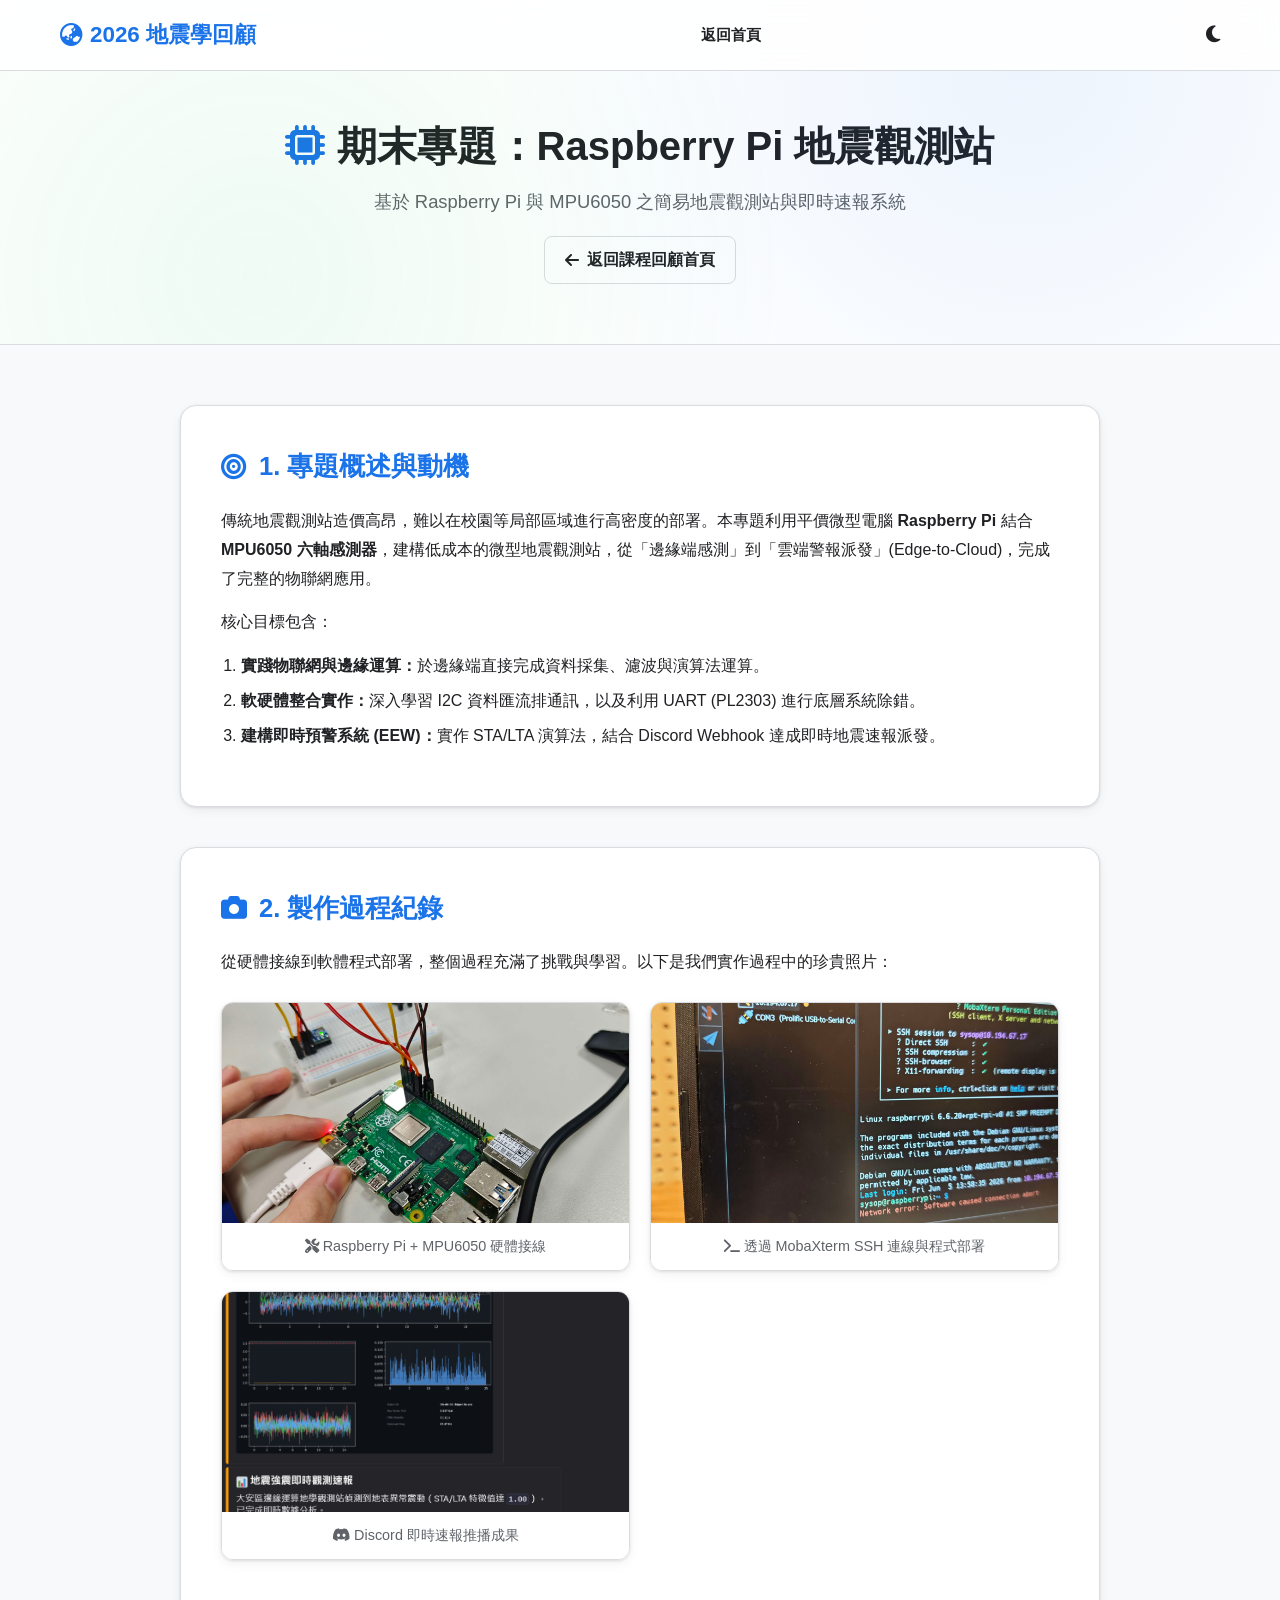
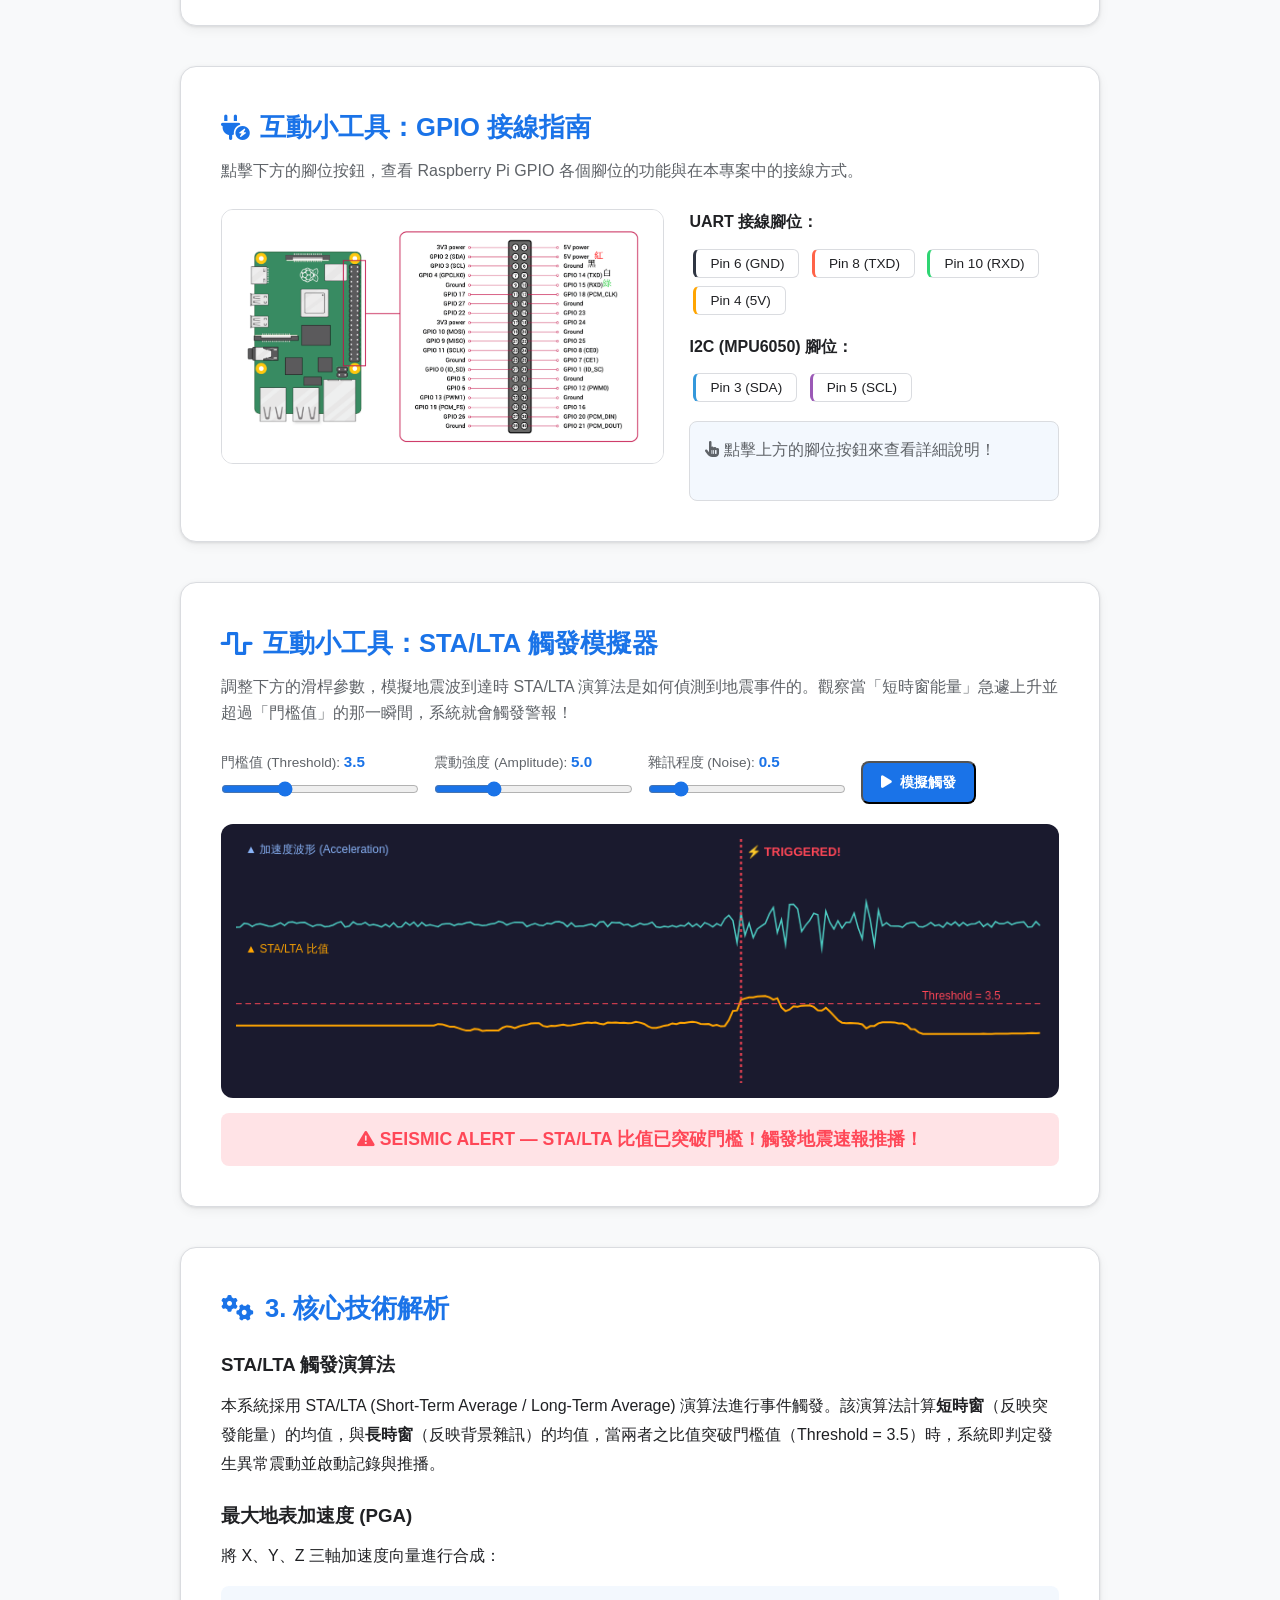
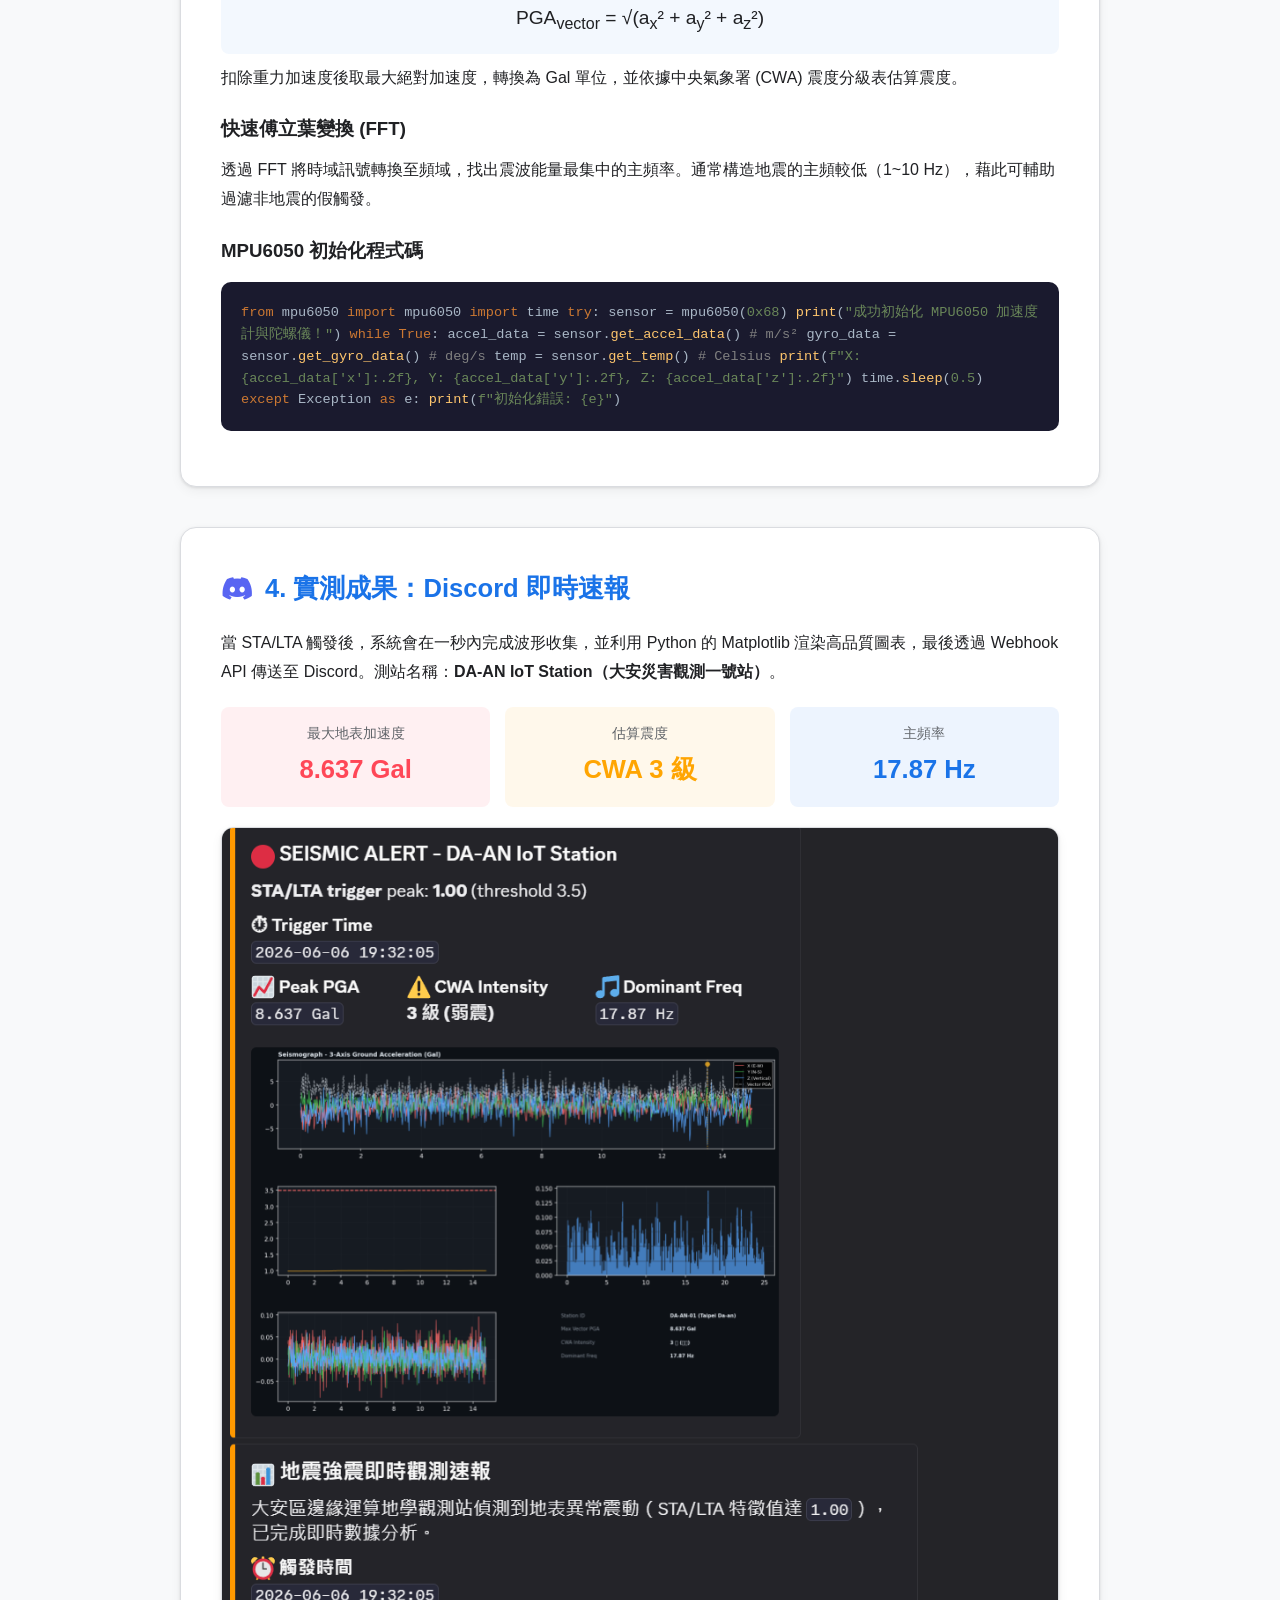
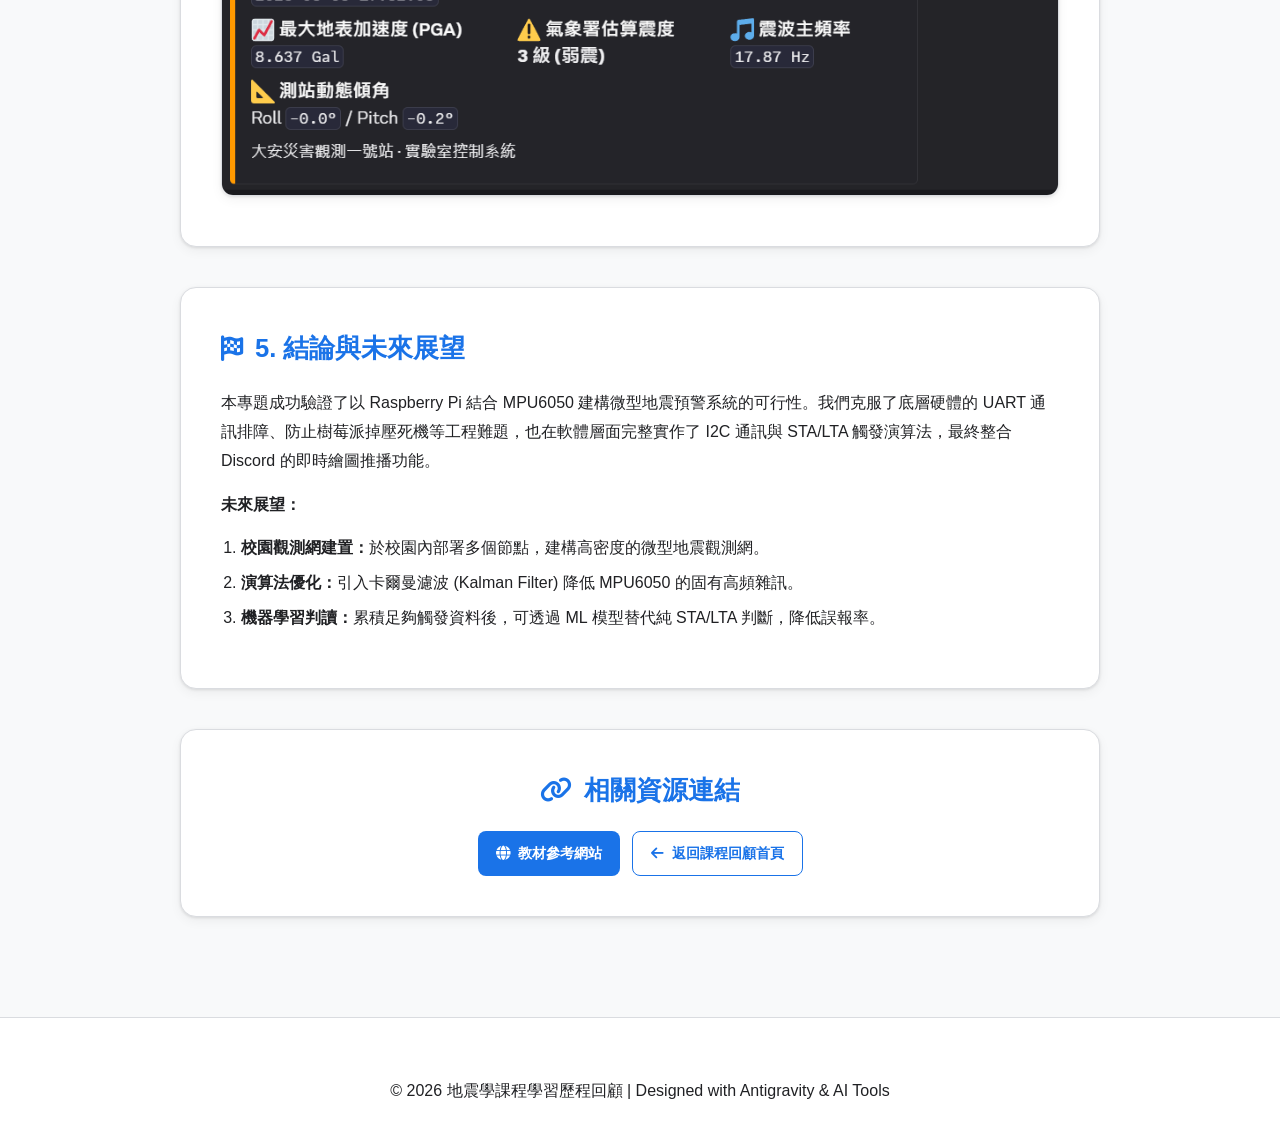
==== assignment11.html @ c6733054 "Add files via upload" ====
<!DOCTYPE html>
<html lang="zh-TW" data-theme="light">
<head>
    <meta charset="UTF-8">
    <meta name="viewport" content="width=device-width, initial-scale=1.0">
    <title>作業 11 - Raspberry Pi 地震觀測站 | 2026 地震學回顧</title>
    <link rel="stylesheet" href="style.css">
    <link rel="stylesheet" href="https://cdnjs.cloudflare.com/ajax/libs/font-awesome/6.4.0/css/all.min.css">
    <style>
        .assignment-hero {
            padding: 120px 20px 60px;
            text-align: center;
            background: var(--surface-color);
            border-bottom: 1px solid var(--border-color);
            position: relative;
            overflow: hidden;
        }
        .assignment-hero::before {
            content: '';
            position: absolute;
            top: 0; left: 0; right: 0; bottom: 0;
            background: radial-gradient(circle at 20% 80%, rgba(46, 204, 113, 0.08) 0%, transparent 50%),
                        radial-gradient(circle at 80% 20%, rgba(26, 115, 232, 0.08) 0%, transparent 50%);
            pointer-events: none;
        }
        .assignment-title {
            font-size: 2.5rem;
            color: var(--text-color);
            margin-bottom: 15px;
            line-height: 1.3;
        }
        .assignment-subtitle {
            color: var(--text-light);
            font-size: 1.15rem;
            max-width: 800px;
            margin: 0 auto;
        }
        .content-section {
            max-width: 960px;
            margin: 0 auto;
            padding: 60px 20px;
        }
        .report-card {
            background: var(--surface-color);
            border-radius: 16px;
            padding: 40px;
            margin-bottom: 40px;
            box-shadow: var(--shadow);
            border: 1px solid var(--border-color);
            transition: 0.3s;
        }
        .report-card:hover {
            box-shadow: var(--shadow-hover);
        }
        .report-title {
            display: flex;
            align-items: center;
            gap: 12px;
            font-size: 1.6rem;
            color: var(--primary-color);
            margin-bottom: 20px;
        }
        .report-body { line-height: 1.8; }
        .report-body p { margin-bottom: 15px; }
        .report-body ul, .report-body ol { padding-left: 20px; margin-bottom: 15px; line-height: 1.8; }
        .report-body li { margin-bottom: 6px; }

        /* Gallery */
        .photo-gallery {
            display: grid;
            grid-template-columns: repeat(auto-fit, minmax(280px, 1fr));
            gap: 20px;
            margin: 25px 0;
        }
        .photo-item {
            border-radius: 12px;
            overflow: hidden;
            border: 1px solid var(--border-color);
            box-shadow: var(--shadow);
            transition: transform 0.3s, box-shadow 0.3s;
        }
        .photo-item:hover {
            transform: translateY(-5px);
            box-shadow: var(--shadow-hover);
        }
        .photo-item img {
            width: 100%;
            height: 220px;
            object-fit: cover;
            display: block;
        }
        .photo-item .caption {
            padding: 12px 15px;
            font-size: 0.9rem;
            color: var(--text-light);
            background: var(--surface-color);
            text-align: center;
        }

        /* Interactive Workshop */
        .workshop {
            background: var(--surface-color);
            border-radius: 16px;
            padding: 40px;
            box-shadow: var(--shadow);
            border: 1px solid var(--border-color);
            margin-bottom: 40px;
        }
        .workshop-title {
            font-size: 1.6rem;
            color: var(--primary-color);
            margin-bottom: 10px;
            display: flex; align-items: center; gap: 10px;
        }
        .workshop-desc { color: var(--text-light); margin-bottom: 25px; }

        /* STA/LTA Simulator */
        .sim-controls {
            display: flex;
            flex-wrap: wrap;
            gap: 15px;
            margin-bottom: 20px;
            align-items: flex-end;
        }
        .sim-group {
            flex: 1;
            min-width: 140px;
        }
        .sim-group label {
            display: block;
            font-size: 0.85rem;
            color: var(--text-light);
            margin-bottom: 4px;
        }
        .sim-group input[type="range"] {
            width: 100%;
            accent-color: var(--primary-color);
        }
        .sim-value {
            font-weight: bold;
            color: var(--primary-color);
            font-size: 0.95rem;
        }
        .sim-canvas-wrap {
            background: #1a1a2e;
            border-radius: 12px;
            padding: 15px;
            margin-bottom: 15px;
        }
        .sim-canvas-wrap canvas {
            width: 100%;
            display: block;
            border-radius: 8px;
        }
        .sim-status {
            text-align: center;
            padding: 12px;
            border-radius: 8px;
            font-weight: bold;
            font-size: 1.1rem;
            transition: 0.3s;
        }
        .sim-status.idle { background: rgba(26,115,232,0.1); color: var(--primary-color); }
        .sim-status.triggered { background: rgba(255,71,87,0.15); color: #ff4757; animation: pulse-alert 0.6s ease-in-out infinite alternate; }
        @keyframes pulse-alert { from { opacity: 1; } to { opacity: 0.7; } }

        /* GPIO Interactive Diagram */
        .gpio-explorer {
            display: flex;
            gap: 25px;
            flex-wrap: wrap;
            align-items: flex-start;
        }
        .gpio-img-wrap {
            flex: 1.2;
            min-width: 300px;
        }
        .gpio-img-wrap img {
            width: 100%;
            border-radius: 12px;
            border: 1px solid var(--border-color);
        }
        .gpio-info-panel {
            flex: 1;
            min-width: 260px;
        }
        .pin-btn {
            display: inline-block;
            padding: 6px 14px;
            margin: 4px;
            border-radius: 6px;
            border: 1px solid var(--border-color);
            background: var(--surface-color);
            color: var(--text-color);
            cursor: pointer;
            font-size: 0.85rem;
            transition: 0.2s;
        }
        .pin-btn:hover, .pin-btn.active {
            background: var(--primary-color);
            color: white;
            border-color: var(--primary-color);
        }
        .pin-btn.gnd { border-left: 3px solid #2f3542; }
        .pin-btn.txd { border-left: 3px solid #ff6348; }
        .pin-btn.rxd { border-left: 3px solid #2ed573; }
        .pin-btn.power { border-left: 3px solid #ffa502; }
        .pin-detail {
            margin-top: 15px;
            padding: 15px;
            border-radius: 8px;
            background: rgba(26,115,232,0.05);
            border: 1px solid var(--border-color);
            min-height: 80px;
        }

        /* Links */
        .resource-links {
            display: flex;
            flex-wrap: wrap;
            gap: 12px;
            margin-top: 20px;
        }
        .resource-link {
            display: inline-flex;
            align-items: center;
            gap: 8px;
            padding: 10px 18px;
            border-radius: 8px;
            background: var(--primary-color);
            color: white;
            text-decoration: none;
            font-weight: 600;
            font-size: 0.9rem;
            transition: 0.2s;
        }
        .resource-link:hover { opacity: 0.85; transform: translateY(-2px); }
        .resource-link.outline {
            background: transparent;
            color: var(--primary-color);
            border: 1px solid var(--primary-color);
        }
        .resource-link.outline:hover { background: var(--primary-color); color: white; }

        .code-block {
            background: #1a1a2e;
            color: #a9b7c6;
            padding: 20px;
            border-radius: 10px;
            font-family: 'Fira Code', 'Consolas', monospace;
            font-size: 0.85rem;
            overflow-x: auto;
            margin: 15px 0;
            line-height: 1.6;
        }
        .code-block .keyword { color: #cc7832; }
        .code-block .string { color: #6a8759; }
        .code-block .comment { color: #808080; }
        .code-block .func { color: #ffc66d; }

        .back-link {
            display: inline-flex; align-items: center; gap: 8px;
            padding: 10px 20px; border-radius: 8px;
            background: var(--surface-color); color: var(--text-color);
            text-decoration: none; font-weight: 600;
            border: 1px solid var(--border-color);
            transition: 0.2s;
        }
        .back-link:hover { box-shadow: var(--shadow); }
    </style>
</head>
<body>
    <!-- 導覽列 -->
    <nav class="navbar">
        <div class="container nav-container">
            <div class="logo"><i class="fa-solid fa-earth-asia"></i> 2026 地震學回顧</div>
            <div class="nav-links">
                <a href="index.html">返回首頁</a>
            </div>
            <button class="theme-toggle" id="theme-toggle" title="切換深色/淺色模式"><i class="fa-solid fa-moon"></i></button>
        </div>
    </nav>

    <!-- Hero -->
    <section class="assignment-hero">
        <h1 class="assignment-title"><i class="fa-solid fa-microchip" style="color: var(--primary-color);"></i> 期末專題：Raspberry Pi 地震觀測站</h1>
        <p class="assignment-subtitle">基於 Raspberry Pi 與 MPU6050 之簡易地震觀測站與即時速報系統</p>
        <div style="margin-top: 20px;">
            <a href="index.html" class="back-link"><i class="fa-solid fa-arrow-left"></i> 返回課程回顧首頁</a>
        </div>
    </section>

    <div class="content-section">

        <!-- 1. 專題概述 -->
        <div class="report-card">
            <h2 class="report-title"><i class="fa-solid fa-bullseye"></i> 1. 專題概述與動機</h2>
            <div class="report-body">
                <p>傳統地震觀測站造價高昂，難以在校園等局部區域進行高密度的部署。本專題利用平價微型電腦 <strong>Raspberry Pi</strong> 結合 <strong>MPU6050 六軸感測器</strong>，建構低成本的微型地震觀測站，從「邊緣端感測」到「雲端警報派發」(Edge-to-Cloud)，完成了完整的物聯網應用。</p>
                <p>核心目標包含：</p>
                <ol>
                    <li><strong>實踐物聯網與邊緣運算：</strong>於邊緣端直接完成資料採集、濾波與演算法運算。</li>
                    <li><strong>軟硬體整合實作：</strong>深入學習 I2C 資料匯流排通訊，以及利用 UART (PL2303) 進行底層系統除錯。</li>
                    <li><strong>建構即時預警系統 (EEW)：</strong>實作 STA/LTA 演算法，結合 Discord Webhook 達成即時地震速報派發。</li>
                </ol>
            </div>
        </div>

        <!-- 2. 製作過程照片 -->
        <div class="report-card">
            <h2 class="report-title"><i class="fa-solid fa-camera"></i> 2. 製作過程紀錄</h2>
            <div class="report-body">
                <p>從硬體接線到軟體程式部署，整個過程充滿了挑戰與學習。以下是我們實作過程中的珍貴照片：</p>
            </div>
            <div class="photo-gallery">
                <div class="photo-item">
                    <img src="images/RaspberryPi_製作照片.jpg" alt="Raspberry Pi 硬體組裝">
                    <div class="caption"><i class="fa-solid fa-screwdriver-wrench"></i> Raspberry Pi + MPU6050 硬體接線</div>
                </div>
                <div class="photo-item">
                    <img src="images/RaspberryPi_電腦程式輸入過程圖片.jpg" alt="透過 MobaXterm 進行 SSH 連線設定">
                    <div class="caption"><i class="fa-solid fa-terminal"></i> 透過 MobaXterm SSH 連線與程式部署</div>
                </div>
                <div class="photo-item">
                    <img src="images/discord_地震回報訊息成果.png" alt="Discord 機器人即時推播結果">
                    <div class="caption"><i class="fa-brands fa-discord"></i> Discord 即時速報推播成果</div>
                </div>
            </div>
        </div>

        <!-- 3. GPIO 互動接線指南 -->
        <div class="workshop">
            <h2 class="workshop-title"><i class="fa-solid fa-plug-circle-bolt"></i> 互動小工具：GPIO 接線指南</h2>
            <p class="workshop-desc">點擊下方的腳位按鈕，查看 Raspberry Pi GPIO 各個腳位的功能與在本專案中的接線方式。</p>
            <div class="gpio-explorer">
                <div class="gpio-img-wrap">
                    <img src="images/gpio_raspberrypi.png" alt="Raspberry Pi GPIO 腳位定義圖">
                </div>
                <div class="gpio-info-panel">
                    <h4 style="margin-bottom: 10px;">UART 接線腳位：</h4>
                    <div id="gpio-buttons">
                        <button class="pin-btn gnd" data-pin="pin6">Pin 6 (GND)</button>
                        <button class="pin-btn txd" data-pin="pin8">Pin 8 (TXD)</button>
                        <button class="pin-btn rxd" data-pin="pin10">Pin 10 (RXD)</button>
                        <button class="pin-btn power" data-pin="pin4">Pin 4 (5V)</button>
                    </div>
                    <h4 style="margin: 15px 0 10px;">I2C (MPU6050) 腳位：</h4>
                    <div>
                        <button class="pin-btn" data-pin="pin3" style="border-left: 3px solid #3498db;">Pin 3 (SDA)</button>
                        <button class="pin-btn" data-pin="pin5" style="border-left: 3px solid #9b59b6;">Pin 5 (SCL)</button>
                    </div>
                    <div class="pin-detail" id="pin-detail">
                        <p style="color: var(--text-light);"><i class="fa-solid fa-hand-pointer"></i> 點擊上方的腳位按鈕來查看詳細說明！</p>
                    </div>
                </div>
            </div>
        </div>

        <!-- 4. STA/LTA 觸發模擬器 -->
        <div class="workshop">
            <h2 class="workshop-title"><i class="fa-solid fa-wave-square"></i> 互動小工具：STA/LTA 觸發模擬器</h2>
            <p class="workshop-desc">調整下方的滑桿參數，模擬地震波到達時 STA/LTA 演算法是如何偵測到地震事件的。觀察當「短時窗能量」急遽上升並超過「門檻值」的那一瞬間，系統就會觸發警報！</p>
            
            <div class="sim-controls">
                <div class="sim-group">
                    <label>門檻值 (Threshold): <span class="sim-value" id="thresh-val">3.5</span></label>
                    <input type="range" id="threshold" min="1.5" max="8.0" step="0.1" value="3.5">
                </div>
                <div class="sim-group">
                    <label>震動強度 (Amplitude): <span class="sim-value" id="amp-val">5.0</span></label>
                    <input type="range" id="amplitude" min="1.0" max="15.0" step="0.5" value="5.0">
                </div>
                <div class="sim-group">
                    <label>雜訊程度 (Noise): <span class="sim-value" id="noise-val">0.5</span></label>
                    <input type="range" id="noise" min="0.1" max="3.0" step="0.1" value="0.5">
                </div>
                <div class="sim-group" style="min-width: auto;">
                    <button id="sim-start" class="resource-link" style="margin-top: 0;"><i class="fa-solid fa-play"></i> 模擬觸發</button>
                </div>
            </div>
            <div class="sim-canvas-wrap">
                <canvas id="sta-lta-canvas" width="860" height="260"></canvas>
            </div>
            <div class="sim-status idle" id="sim-status">
                <i class="fa-solid fa-satellite-dish"></i> 背景監測中...等待 STA/LTA 比值突破門檻
            </div>
        </div>

        <!-- 5. 核心技術解析 -->
        <div class="report-card">
            <h2 class="report-title"><i class="fa-solid fa-gears"></i> 3. 核心技術解析</h2>
            <div class="report-body">
                <h3 style="margin-bottom: 10px; color: var(--text-color);">STA/LTA 觸發演算法</h3>
                <p>本系統採用 STA/LTA (Short-Term Average / Long-Term Average) 演算法進行事件觸發。該演算法計算<strong>短時窗</strong>（反映突發能量）的均值，與<strong>長時窗</strong>（反映背景雜訊）的均值，當兩者之比值突破門檻值（Threshold = 3.5）時，系統即判定發生異常震動並啟動記錄與推播。</p>

                <h3 style="margin: 20px 0 10px; color: var(--text-color);">最大地表加速度 (PGA)</h3>
                <p>將 X、Y、Z 三軸加速度向量進行合成：</p>
                <div style="text-align: center; font-size: 1.2rem; padding: 15px; background: rgba(26,115,232,0.05); border-radius: 8px; margin: 10px 0;">
                    PGA<sub>vector</sub> = √(a<sub>x</sub>² + a<sub>y</sub>² + a<sub>z</sub>²)
                </div>
                <p>扣除重力加速度後取最大絕對加速度，轉換為 Gal 單位，並依據中央氣象署 (CWA) 震度分級表估算震度。</p>

                <h3 style="margin: 20px 0 10px; color: var(--text-color);">快速傅立葉變換 (FFT)</h3>
                <p>透過 FFT 將時域訊號轉換至頻域，找出震波能量最集中的主頻率。通常構造地震的主頻較低（1~10 Hz），藉此可輔助過濾非地震的假觸發。</p>

                <h3 style="margin: 20px 0 10px; color: var(--text-color);">MPU6050 初始化程式碼</h3>
                <div class="code-block">
<span class="keyword">from</span> mpu6050 <span class="keyword">import</span> mpu6050
<span class="keyword">import</span> time

<span class="keyword">try</span>:
    sensor = mpu6050(<span class="string">0x68</span>)
    <span class="func">print</span>(<span class="string">"成功初始化 MPU6050 加速度計與陀螺儀！"</span>)
    
    <span class="keyword">while</span> <span class="keyword">True</span>:
        accel_data = sensor.<span class="func">get_accel_data</span>() <span class="comment"># m/s²</span>
        gyro_data  = sensor.<span class="func">get_gyro_data</span>()  <span class="comment"># deg/s</span>
        temp       = sensor.<span class="func">get_temp</span>()       <span class="comment"># Celsius</span>
        
        <span class="func">print</span>(<span class="string">f"X: {accel_data['x']:.2f}, Y: {accel_data['y']:.2f}, Z: {accel_data['z']:.2f}"</span>)
        time.<span class="func">sleep</span>(<span class="string">0.5</span>)
<span class="keyword">except</span> Exception <span class="keyword">as</span> e:
    <span class="func">print</span>(<span class="string">f"初始化錯誤: {e}"</span>)
                </div>
            </div>
        </div>

        <!-- 6. 實測成果 -->
        <div class="report-card">
            <h2 class="report-title"><i class="fa-brands fa-discord" style="color: #5865F2;"></i> 4. 實測成果：Discord 即時速報</h2>
            <div class="report-body">
                <p>當 STA/LTA 觸發後，系統會在一秒內完成波形收集，並利用 Python 的 Matplotlib 渲染高品質圖表，最後透過 Webhook API 傳送至 Discord。測站名稱：<strong>DA-AN IoT Station（大安災害觀測一號站）</strong>。</p>
                <div style="display: flex; flex-wrap: wrap; gap: 15px; margin: 20px 0;">
                    <div style="flex:1; min-width: 120px; padding: 15px; border-radius: 8px; background: rgba(255,71,87,0.08); text-align: center;">
                        <div style="font-size: 0.85rem; color: var(--text-light);">最大地表加速度</div>
                        <div style="font-size: 1.6rem; font-weight: bold; color: #ff4757;">8.637 Gal</div>
                    </div>
                    <div style="flex:1; min-width: 120px; padding: 15px; border-radius: 8px; background: rgba(255,165,2,0.08); text-align: center;">
                        <div style="font-size: 0.85rem; color: var(--text-light);">估算震度</div>
                        <div style="font-size: 1.6rem; font-weight: bold; color: #ffa502;">CWA 3 級</div>
                    </div>
                    <div style="flex:1; min-width: 120px; padding: 15px; border-radius: 8px; background: rgba(26,115,232,0.08); text-align: center;">
                        <div style="font-size: 0.85rem; color: var(--text-light);">主頻率</div>
                        <div style="font-size: 1.6rem; font-weight: bold; color: var(--primary-color);">17.87 Hz</div>
                    </div>
                </div>
                <img src="images/discord_地震回報訊息成果.png" alt="Discord 即時波形與數據推播結果" style="width: 100%; border-radius: 12px; border: 1px solid var(--border-color); box-shadow: var(--shadow);">
            </div>
        </div>

        <!-- 7. 結論 -->
        <div class="report-card">
            <h2 class="report-title"><i class="fa-solid fa-flag-checkered"></i> 5. 結論與未來展望</h2>
            <div class="report-body">
                <p>本專題成功驗證了以 Raspberry Pi 結合 MPU6050 建構微型地震預警系統的可行性。我們克服了底層硬體的 UART 通訊排障、防止樹莓派掉壓死機等工程難題，也在軟體層面完整實作了 I2C 通訊與 STA/LTA 觸發演算法，最終整合 Discord 的即時繪圖推播功能。</p>
                <p><strong>未來展望：</strong></p>
                <ol>
                    <li><strong>校園觀測網建置：</strong>於校園內部署多個節點，建構高密度的微型地震觀測網。</li>
                    <li><strong>演算法優化：</strong>引入卡爾曼濾波 (Kalman Filter) 降低 MPU6050 的固有高頻雜訊。</li>
                    <li><strong>機器學習判讀：</strong>累積足夠觸發資料後，可透過 ML 模型替代純 STA/LTA 判斷，降低誤報率。</li>
                </ol>
            </div>
        </div>

        <!-- 資源連結 -->
        <div class="report-card" style="text-align: center;">
            <h2 class="report-title" style="justify-content: center;"><i class="fa-solid fa-link"></i> 相關資源連結</h2>
            <div class="resource-links" style="justify-content: center;">
                <a href="https://oceanicdayi.github.io/raspberrypi_seismology/" target="_blank" class="resource-link"><i class="fa-solid fa-globe"></i> 教材參考網站</a>
                <a href="index.html" class="resource-link outline"><i class="fa-solid fa-arrow-left"></i> 返回課程回顧首頁</a>
            </div>
        </div>

    </div>

    <!-- Footer -->
    <footer>
        <div class="container footer-content">
            <p>&copy; 2026 地震學課程學習歷程回顧 | Designed with Antigravity & AI Tools</p>
        </div>
    </footer>

    <script>
    // Theme toggle
    const themeToggle = document.getElementById('theme-toggle');
    if (themeToggle) {
        themeToggle.addEventListener('click', () => {
            const html = document.documentElement;
            html.setAttribute('data-theme', html.getAttribute('data-theme') === 'dark' ? 'light' : 'dark');
        });
    }

    // GPIO Interactive
    const pinData = {
        pin6: { name: 'Pin 6 — Ground (GND)', color: '#2f3542', wire: '黑色線', desc: '接地線。連接 PL2303 傳輸線的黑色線。這是所有電路共通的「零電位參考點」，必須正確連接否則通訊會完全失敗。' },
        pin8: { name: 'Pin 8 — GPIO 14 (TXD)', color: '#ff6348', wire: '白色線', desc: '樹莓派的「發送端 (Transmit)」。注意！這裡要接 PL2303 的白色線 (RXD/接收端)。因為一方的「說」要對應另一方的「聽」，這就是 TX↔RX 交叉連接的原則！' },
        pin10: { name: 'Pin 10 — GPIO 15 (RXD)', color: '#2ed573', wire: '綠色線', desc: '樹莓派的「接收端 (Receive)」。連接 PL2303 的綠色線 (TXD/發送端)。同樣遵守 TX↔RX 交叉原則。成功連接後，在 MobaXterm 設定 Baud 115200、Flow Control: None 即可通訊。' },
        pin4: { name: 'Pin 4 — 5V Power', color: '#ffa502', wire: '紅色線', desc: '⚠️ 警告！當樹莓派已有獨立 Type-C 供電時，紅色線 (5V) 絕對不可連接！否則會造成電壓衝突，可能導致 Undervoltage 警告、系統死機、甚至記憶卡毀損。' },
        pin3: { name: 'Pin 3 — GPIO 2 (SDA)', color: '#3498db', wire: 'I2C 數據線', desc: 'I2C 的「資料線 (Serial Data)」。連接 MPU6050 的 SDA 腳位。所有感測器的三軸加速度與陀螺儀資料都是透過這條線傳輸的。' },
        pin5: { name: 'Pin 5 — GPIO 3 (SCL)', color: '#9b59b6', wire: 'I2C 時脈線', desc: 'I2C 的「時脈線 (Serial Clock)」。連接 MPU6050 的 SCL 腳位。這條線提供同步時脈信號，讓主控端 (Pi) 與從屬端 (MPU6050) 知道何時該讀取/寫入資料。' }
    };

    document.querySelectorAll('.pin-btn').forEach(btn => {
        btn.addEventListener('click', () => {
            const pin = btn.dataset.pin;
            const data = pinData[pin];
            if (!data) return;
            document.querySelectorAll('.pin-btn').forEach(b => b.classList.remove('active'));
            btn.classList.add('active');
            document.getElementById('pin-detail').innerHTML = `
                <div style="font-weight: bold; color: ${data.color}; margin-bottom: 8px;">${data.name}</div>
                <div style="margin-bottom: 6px;"><strong>對應線材：</strong>${data.wire}</div>
                <div style="font-size: 0.9rem; line-height: 1.6;">${data.desc}</div>
            `;
        });
    });

    // STA/LTA Simulator
    const canvas = document.getElementById('sta-lta-canvas');
    const ctx = canvas.getContext('2d');
    const W = canvas.width;
    const H = canvas.height;

    function drawSim() {
        const threshold = parseFloat(document.getElementById('threshold').value);
        const amplitude = parseFloat(document.getElementById('amplitude').value);
        const noiseLevel = parseFloat(document.getElementById('noise').value);
        
        document.getElementById('thresh-val').textContent = threshold.toFixed(1);
        document.getElementById('amp-val').textContent = amplitude.toFixed(1);
        document.getElementById('noise-val').textContent = noiseLevel.toFixed(1);

        ctx.fillStyle = '#1a1a2e';
        ctx.fillRect(0, 0, W, H);

        const totalSamples = 200;
        const eventStart = 120;
        const eventEnd = 160;
        const staLen = 10;
        const ltaLen = 50;

        // Generate signal
        let signal = [];
        for (let i = 0; i < totalSamples; i++) {
            let val = (Math.random() - 0.5) * noiseLevel;
            if (i >= eventStart && i < eventEnd) {
                val += (Math.random() - 0.5) * amplitude * Math.sin((i - eventStart) * 0.3);
            }
            signal.push(val);
        }

        // Compute STA/LTA ratio
        let ratios = [];
        for (let i = 0; i < totalSamples; i++) {
            if (i < ltaLen) { ratios.push(1); continue; }
            let sta = 0, lta = 0;
            for (let j = i - staLen; j < i; j++) sta += signal[j] * signal[j];
            sta /= staLen;
            for (let j = i - ltaLen; j < i; j++) lta += signal[j] * signal[j];
            lta /= ltaLen;
            ratios.push(lta > 0.0001 ? sta / lta : 1);
        }

        // Draw waveform
        const midY = H * 0.35;
        const scaleY = H * 0.25 / (amplitude || 1);
        ctx.strokeStyle = '#4ecdc4';
        ctx.lineWidth = 1.5;
        ctx.beginPath();
        for (let i = 0; i < totalSamples; i++) {
            const x = (i / totalSamples) * W;
            const y = midY - signal[i] * scaleY;
            i === 0 ? ctx.moveTo(x, y) : ctx.lineTo(x, y);
        }
        ctx.stroke();

        // Draw STA/LTA ratio
        const ratioY = H * 0.8;
        const ratioScale = H * 0.25 / (threshold * 2);
        ctx.strokeStyle = '#ffa502';
        ctx.lineWidth = 2;
        ctx.beginPath();
        let triggered = false;
        let triggerX = -1;
        for (let i = 0; i < totalSamples; i++) {
            const x = (i / totalSamples) * W;
            const y = ratioY - ratios[i] * ratioScale;
            i === 0 ? ctx.moveTo(x, y) : ctx.lineTo(x, y);
            if (!triggered && ratios[i] > threshold) { triggered = true; triggerX = x; }
        }
        ctx.stroke();

        // Threshold line
        ctx.strokeStyle = '#ff4757';
        ctx.lineWidth = 1;
        ctx.setLineDash([6, 4]);
        const threshY = ratioY - threshold * ratioScale;
        ctx.beginPath();
        ctx.moveTo(0, threshY);
        ctx.lineTo(W, threshY);
        ctx.stroke();
        ctx.setLineDash([]);

        // Trigger marker
        if (triggered && triggerX > 0) {
            ctx.strokeStyle = '#ff4757';
            ctx.lineWidth = 2;
            ctx.setLineDash([3, 3]);
            ctx.beginPath();
            ctx.moveTo(triggerX, 0);
            ctx.lineTo(triggerX, H);
            ctx.stroke();
            ctx.setLineDash([]);

            ctx.fillStyle = '#ff4757';
            ctx.font = 'bold 13px sans-serif';
            ctx.fillText('⚡ TRIGGERED!', triggerX + 5, 18);
        }

        // Labels
        ctx.fillStyle = '#8ab4f8';
        ctx.font = '12px sans-serif';
        ctx.fillText('▲ 加速度波形 (Acceleration)', 10, 15);
        ctx.fillStyle = '#ffa502';
        ctx.fillText('▲ STA/LTA 比值', 10, midY + 30);
        ctx.fillStyle = '#ff4757';
        ctx.fillText(`Threshold = ${threshold.toFixed(1)}`, W - 130, threshY - 5);

        // Status
        const statusEl = document.getElementById('sim-status');
        if (triggered) {
            statusEl.className = 'sim-status triggered';
            statusEl.innerHTML = '<i class="fa-solid fa-triangle-exclamation"></i> SEISMIC ALERT — STA/LTA 比值已突破門檻！觸發地震速報推播！';
        } else {
            statusEl.className = 'sim-status idle';
            statusEl.innerHTML = '<i class="fa-solid fa-satellite-dish"></i> 背景監測中...STA/LTA 比值未達門檻，系統待命';
        }
    }

    document.getElementById('threshold').addEventListener('input', drawSim);
    document.getElementById('amplitude').addEventListener('input', drawSim);
    document.getElementById('noise').addEventListener('input', drawSim);
    document.getElementById('sim-start').addEventListener('click', drawSim);

    drawSim();
    </script>
</body>
</html>
---- style.css ----
:root {
  --primary-color: #1a73e8;
  --secondary-color: #f2994a;
  --bg-color: #f8f9fa;
  --surface-color: #ffffff;
  --text-color: #202124;
  --text-light: #5f6368;
  --border-color: #dadce0;
  --shadow: 0 4px 12px rgba(0,0,0,0.05), 0 1px 3px rgba(0,0,0,0.1);
  --shadow-hover: 0 10px 25px rgba(0,0,0,0.1), 0 4px 10px rgba(0,0,0,0.06);
  --glass-bg: rgba(255, 255, 255, 0.85);
  --section-bg: #eef2f6;
}

[data-theme="dark"] {
  --primary-color: #8ab4f8;
  --secondary-color: #fcd181;
  --bg-color: #121212;
  --surface-color: #1e1e1e;
  --text-color: #e8eaed;
  --text-light: #9aa0a6;
  --border-color: #3c4043;
  --shadow: 0 4px 12px rgba(0,0,0,0.4);
  --shadow-hover: 0 10px 25px rgba(0,0,0,0.6);
  --glass-bg: rgba(30, 30, 30, 0.85);
  --section-bg: #1a1a1a;
}

* { box-sizing: border-box; margin: 0; padding: 0; }
body { 
    font-family: 'Inter', -apple-system, BlinkMacSystemFont, 'Segoe UI', Roboto, Helvetica, Arial, sans-serif; 
    background-color: var(--bg-color); 
    color: var(--text-color); 
    line-height: 1.6; 
    transition: background-color 0.3s, color 0.3s; 
    overflow-x: hidden;
}
a { text-decoration: none; color: var(--primary-color); transition: 0.3s; }

/* Layout & Utils */
.container { max-width: 1200px; margin: 0 auto; padding: 0 20px; }
.section-title { text-align: center; font-size: 2.2rem; font-weight: 800; margin-bottom: 2.5rem; position: relative; padding-bottom: 15px; }
.section-title::after { content: ''; position: absolute; bottom: 0; left: 50%; transform: translateX(-50%); width: 60px; height: 4px; background-color: var(--secondary-color); border-radius: 2px; }
section { padding: 80px 0; }
.section-bg { background-color: var(--section-bg); }

/* Navbar */
.navbar { position: fixed; top: 0; width: 100%; background: var(--glass-bg); backdrop-filter: blur(12px); z-index: 1000; border-bottom: 1px solid var(--border-color); transition: 0.3s; }
.nav-container { display: flex; justify-content: space-between; align-items: center; height: 70px; }
.logo { font-size: 1.4rem; font-weight: 800; color: var(--primary-color); display: flex; align-items: center; gap: 8px; }
.nav-links { display: flex; gap: 25px; align-items: center; }
.nav-links a { color: var(--text-color); font-weight: 600; font-size: 0.95rem; }
.nav-links a:hover { color: var(--primary-color); }
.theme-toggle { background: none; border: none; cursor: pointer; color: var(--text-color); font-size: 1.2rem; transition: transform 0.3s; }
.theme-toggle:hover { transform: scale(1.1); color: var(--secondary-color); }
.menu-toggle { display: none; background: none; border: none; font-size: 1.5rem; color: var(--text-color); cursor: pointer; }

/* Hero */
.hero { min-height: 100vh; display: flex; align-items: center; position: relative; padding-top: 70px; }
.hero-bg { 
    position: absolute; top: 0; left: 0; width: 100%; height: 100%; z-index: -1; opacity: 0.8;
    background-image: radial-gradient(circle at center, var(--primary-color) 0%, transparent 10%), radial-gradient(circle at center, var(--secondary-color) 0%, transparent 10%);
    background-size: 100px 100px; background-position: 0 0, 50px 50px; opacity: 0.05;
}
.hero-content { text-align: center; max-width: 800px; margin: 0 auto; z-index: 1; background: var(--glass-bg); backdrop-filter: blur(8px); padding: 50px 30px; border-radius: 24px; box-shadow: var(--shadow); border: 1px solid var(--border-color); }
.badge-pulse { display: inline-block; padding: 6px 16px; background: rgba(26,115,232,0.1); color: var(--primary-color); border-radius: 20px; font-size: 0.9rem; font-weight: bold; margin-bottom: 20px; text-transform: uppercase; letter-spacing: 1px; animation: pulse 2s infinite; }
@keyframes pulse { 0% { box-shadow: 0 0 0 0 rgba(26,115,232,0.4); } 70% { box-shadow: 0 0 0 10px rgba(26,115,232,0); } 100% { box-shadow: 0 0 0 0 rgba(26,115,232,0); } }
.hero-title { font-size: 3.2rem; font-weight: 900; margin-bottom: 20px; line-height: 1.2; color: var(--text-color); }
.hero-subtitle { font-size: 1.4rem; color: var(--primary-color); margin-bottom: 25px; font-weight: 600; }
.hero-desc { font-size: 1.1rem; margin-bottom: 40px; color: var(--text-light); }
.hero-btns { display: flex; gap: 15px; justify-content: center; flex-wrap: wrap; }
.btn { display: inline-flex; align-items: center; gap: 8px; padding: 12px 28px; border-radius: 30px; font-weight: 600; cursor: pointer; transition: all 0.3s; border: 2px solid transparent; }
.btn-primary { background: var(--primary-color); color: #fff !important; box-shadow: 0 4px 15px rgba(26, 115, 232, 0.3); }
.btn-primary:hover { transform: translateY(-3px); box-shadow: 0 6px 20px rgba(26, 115, 232, 0.5); background: #1557b0; }
.btn-outline { border-color: var(--border-color); color: var(--text-color) !important; background: var(--surface-color); }
.btn-outline:hover { border-color: var(--primary-color); color: var(--primary-color) !important; transform: translateY(-3px); }

/* Timeline */
.filters { display: flex; justify-content: center; gap: 12px; margin-bottom: 50px; flex-wrap: wrap; }
.filter-btn { padding: 8px 18px; border-radius: 20px; border: 1px solid var(--border-color); background: var(--surface-color); color: var(--text-color); cursor: pointer; font-weight: 600; transition: 0.3s; }
.filter-btn.active, .filter-btn:hover { background: var(--primary-color); color: #fff; border-color: var(--primary-color); }

.timeline { position: relative; max-width: 900px; margin: 0 auto; }
.timeline::after { content: ''; position: absolute; width: 4px; background-color: var(--border-color); top: 0; bottom: 0; left: 50%; transform: translateX(-50%); border-radius: 2px; }
.timeline-item { padding: 10px 40px; position: relative; width: 50%; transition: opacity 0.4s ease, transform 0.4s ease; }
.timeline-item:nth-child(odd) { left: 0; text-align: right; }
.timeline-item:nth-child(even) { left: 50%; }
.timeline-dot { position: absolute; width: 24px; height: 24px; background-color: var(--surface-color); border: 5px solid var(--secondary-color); top: 20px; border-radius: 50%; z-index: 1; box-shadow: 0 0 0 4px var(--bg-color); }
.timeline-item:nth-child(odd) .timeline-dot { right: -12px; }
.timeline-item:nth-child(even) .timeline-dot { left: -12px; }
.timeline-content { padding: 25px; background: var(--surface-color); border-radius: 16px; box-shadow: var(--shadow); border: 1px solid var(--border-color); display: inline-block; width: 100%; text-align: left; }
.timeline-date { color: var(--secondary-color); font-weight: 800; margin-bottom: 10px; display: inline-block; font-size: 0.95rem; }
.timeline-content h3 { margin-bottom: 12px; color: var(--text-color); font-size: 1.3rem; }
.timeline-list { padding-left: 20px; margin-bottom: 15px; color: var(--text-light); font-size: 0.95rem; }
.timeline-list li { margin-bottom: 5px; }
.timeline-link { display: inline-block; padding: 8px 14px; background: rgba(26,115,232,0.1); color: var(--primary-color); border-radius: 8px; font-size: 0.85rem; font-weight: 600; }
.timeline-link:hover { background: var(--primary-color); color: #fff; }

/* Assignments */
.search-bar { width: 100%; max-width: 500px; margin: 0 auto 40px; display: flex; box-shadow: var(--shadow); border-radius: 30px; }
.search-bar input { flex: 1; padding: 15px 25px; border: 1px solid var(--border-color); border-radius: 30px 0 0 30px; background: var(--surface-color); color: var(--text-color); outline: none; font-size: 1rem; }
.search-bar button { padding: 15px 25px; background: var(--primary-color); color: #fff; border: none; border-radius: 0 30px 30px 0; cursor: pointer; transition: 0.3s; }
.search-bar button:hover { background: #1557b0; }
.grid-container { display: grid; grid-template-columns: repeat(auto-fill, minmax(320px, 1fr)); gap: 30px; }
.card { background: var(--surface-color); border-radius: 16px; padding: 25px; box-shadow: var(--shadow); border: 1px solid var(--border-color); display: flex; flex-direction: column; transition: 0.3s; }
.card:hover { transform: translateY(-5px); box-shadow: var(--shadow-hover); border-color: rgba(26,115,232,0.3); }
.card-header { display: flex; justify-content: space-between; align-items: center; margin-bottom: 15px; gap: 10px; }
.badge { background: var(--secondary-color); color: #fff; padding: 5px 10px; border-radius: 6px; font-size: 0.8rem; font-weight: 700; }
.card h3 { color: var(--text-color); margin-bottom: 10px; font-size: 1.25rem; }
.card p { color: var(--text-light); flex: 1; margin-bottom: 20px; font-size: 0.95rem; }
.tags { display: flex; flex-wrap: wrap; gap: 8px; margin-bottom: 20px; }
.tag { background: rgba(0,0,0,0.05); color: var(--text-color); padding: 4px 12px; border-radius: 20px; font-size: 0.8rem; font-weight: 600; }
.tag-tool { background: rgba(26,115,232,0.1); color: var(--primary-color); }
.card-action { text-align: center; width: 100%; border-radius: 10px; }

/* Visits */
.visit-card { padding: 0; overflow: hidden; }
.visit-img { width: 100%; height: 220px; object-fit: cover; border-bottom: 1px solid var(--border-color); transition: 0.5s; }
.visit-card:hover .visit-img { transform: scale(1.05); }
.visit-content { padding: 25px; position: relative; background: var(--surface-color); z-index: 1; }
.visit-date { color: var(--secondary-color); font-size: 0.85rem; font-weight: 800; text-transform: uppercase; display: block; margin-bottom: 5px; }

/* Tools */
.tools-grid { display: grid; grid-template-columns: repeat(auto-fill, minmax(200px, 1fr)); gap: 20px; }
.tool-card { text-align: center; padding: 30px 20px; background: var(--surface-color); border-radius: 16px; box-shadow: var(--shadow); border: 1px solid var(--border-color); transition: 0.3s; }
.tool-card:hover { transform: translateY(-5px); border-color: var(--primary-color); }
.tool-icon { font-size: 3rem; color: var(--primary-color); margin-bottom: 15px; }
.tool-card h4 { margin-bottom: 10px; color: var(--text-color); }
.tool-card p { font-size: 0.85rem; color: var(--text-light); }

/* Interactive */
.interactive-layout { display: grid; grid-template-columns: 1.2fr 1fr; gap: 30px; }
.interactive-box { background: var(--surface-color); padding: 35px; border-radius: 20px; box-shadow: var(--shadow); border: 1px solid var(--border-color); }
.interactive-box h3 { margin-bottom: 10px; font-size: 1.4rem; color: var(--primary-color); }
.iframe-container { position: relative; width: 100%; height: 450px; border: 2px dashed var(--border-color); border-radius: 12px; display: flex; justify-content: center; align-items: center; background: var(--bg-color); margin-top: 20px; }
.iframe-container iframe { width: 100%; height: 100%; border: none; position: absolute; top:0; left:0; border-radius: 12px; }
.copy-btn { margin-top: 20px; width: 100%; padding: 12px; background: var(--bg-color); border: 1px solid var(--border-color); border-radius: 8px; cursor: pointer; font-weight: 600; color: var(--text-color); transition: 0.3s; }
.copy-btn:hover { background: var(--primary-color); color: #fff; border-color: var(--primary-color); }

.quiz-container { background: var(--bg-color); padding: 20px; border-radius: 12px; border: 1px solid var(--border-color); margin-top: 15px; }
.quiz-question { font-size: 1.1rem; margin-bottom: 15px; color: var(--text-color); }
.quiz-options { display: flex; flex-direction: column; gap: 10px; }
.quiz-option { padding: 12px 15px; background: var(--surface-color); border: 1px solid var(--border-color); border-radius: 8px; cursor: pointer; transition: 0.2s; font-weight: 500; }
.quiz-option:hover { border-color: var(--primary-color); box-shadow: 0 2px 8px rgba(26,115,232,0.1); }
.quiz-option.correct { background: #d4edda; border-color: #28a745; color: #155724; }
.quiz-option.wrong { background: #f8d7da; border-color: #dc3545; color: #721c24; }

.random-harvest { margin-top: 20px; }
#harvest-text { min-height: 80px; display: flex; align-items: center; justify-content: center; margin-top: 20px; padding: 20px; background: var(--bg-color); border-radius: 12px; border-left: 5px solid var(--secondary-color); font-size: 1.1rem; font-style: italic; color: var(--text-color); transition: opacity 0.3s; }

/* Reflection */
.reflection-content { max-width: 850px; margin: 0 auto; background: var(--surface-color); padding: 50px; border-radius: 24px; box-shadow: var(--shadow); border: 1px solid var(--border-color); font-size: 1.15rem; position: relative; }
.reflection-content::before { content: '\201C'; position: absolute; top: 10px; left: 30px; font-size: 6rem; color: rgba(242,153,74,0.15); font-family: Georgia, serif; line-height: 1; }
.reflection-content p { margin-bottom: 25px; text-indent: 2em; text-align: justify; }

/* Footer */
footer { background: var(--surface-color); padding: 60px 0 30px; border-top: 1px solid var(--border-color); text-align: center; }
.footer-content { display: flex; flex-direction: column; align-items: center; gap: 20px; }
.back-to-top { width: 50px; height: 50px; background: var(--primary-color); color: #fff; border-radius: 50%; display: flex; justify-content: center; align-items: center; cursor: pointer; transition: 0.3s; font-size: 1.2rem; opacity: 0; pointer-events: none; transform: translateY(20px); }
.back-to-top.visible { opacity: 1; pointer-events: auto; transform: translateY(0); }
.back-to-top:hover { background: var(--secondary-color); transform: translateY(-5px); box-shadow: 0 5px 15px rgba(242,153,74,0.4); }

/* Responsive */
@media screen and (max-width: 992px) {
  .interactive-layout { grid-template-columns: 1fr; }
  .timeline::after { left: 40px; }
  .timeline-item { width: 100%; padding-left: 80px; padding-right: 20px; text-align: left; }
  .timeline-item:nth-child(even) { left: 0%; }
  .timeline-item:nth-child(odd) .timeline-dot, .timeline-item:nth-child(even) .timeline-dot { left: 28px; right: auto; }
}

@media screen and (max-width: 768px) {
  .menu-toggle { display: block; }
  .nav-links { position: absolute; top: 70px; left: -100%; width: 100%; background: var(--surface-color); flex-direction: column; padding: 30px 0; border-bottom: 1px solid var(--border-color); box-shadow: 0 10px 15px rgba(0,0,0,0.1); }
  .nav-links.active { left: 0; }
  .hero-title { font-size: 2.2rem; }
  .reflection-content { padding: 30px 20px; font-size: 1rem; }
}

/* --- 互動元件樣式 (Interactive Widgets) --- */
/* 1. 閱讀進度條 */
#reading-progress {
    position: fixed;
    top: 0;
    left: 0;
    width: 0%;
    height: 4px;
    background: linear-gradient(90deg, var(--primary-color), var(--secondary-color));
    z-index: 9999;
    transition: width 0.1s ease-out;
}

/* 2. 手風琴式摺疊問答 */
.accordion {
    margin: 20px 0;
    border: 1px solid var(--border-color);
    border-radius: 8px;
    overflow: hidden;
    background: var(--surface-color);
}
.accordion-header {
    background: rgba(0, 0, 0, 0.03);
    padding: 15px 20px;
    font-weight: 600;
    cursor: pointer;
    display: flex;
    justify-content: space-between;
    align-items: center;
    transition: background 0.3s;
}
[data-theme="dark"] .accordion-header { background: rgba(255, 255, 255, 0.05); }
.accordion-header:hover { background: rgba(0, 0, 0, 0.06); }
[data-theme="dark"] .accordion-header:hover { background: rgba(255, 255, 255, 0.1); }
.accordion-content {
    padding: 0 20px;
    max-height: 0;
    overflow: hidden;
    transition: max-height 0.3s ease-out, padding 0.3s ease;
}
.accordion.active .accordion-content {
    padding: 20px;
    max-height: 1000px;
}
.accordion-icon { transition: transform 0.3s; }
.accordion.active .accordion-icon { transform: rotate(180deg); }

/* 3. 翻轉字卡 (Flip Card) */
.flip-card {
    background-color: transparent;
    width: 100%;
    height: 200px;
    perspective: 1000px;
    margin: 20px 0;
}
.flip-card-inner {
    position: relative;
    width: 100%;
    height: 100%;
    text-align: center;
    transition: transform 0.6s;
    transform-style: preserve-3d;
    box-shadow: var(--shadow);
    border-radius: 12px;
}
.flip-card:hover .flip-card-inner {
    transform: rotateY(180deg);
}
.flip-card-front, .flip-card-back {
    position: absolute;
    width: 100%;
    height: 100%;
    -webkit-backface-visibility: hidden;
    backface-visibility: hidden;
    display: flex;
    flex-direction: column;
    justify-content: center;
    align-items: center;
    padding: 20px;
    border-radius: 12px;
}
.flip-card-front {
    background: linear-gradient(135deg, var(--surface-color), rgba(0,0,0,0.02));
    color: var(--text-color);
    border: 1px solid var(--border-color);
}
[data-theme="dark"] .flip-card-front { background: linear-gradient(135deg, var(--surface-color), rgba(255,255,255,0.02)); }
.flip-card-back {
    background: var(--primary-color);
    color: white;
    transform: rotateY(180deg);
}
.flip-card-title { font-size: 1.5rem; font-weight: bold; margin-bottom: 10px; }
.flip-card-icon { font-size: 2.5rem; margin-bottom: 15px; color: var(--primary-color); }
.flip-card-back .flip-card-icon { color: white; }

/* 4. 動態地震波分隔線 */
.seismic-divider {
    width: 100%;
    height: 40px;
    margin: 40px 0;
    position: relative;
    overflow: hidden;
}
.seismic-divider::before {
    content: '';
    position: absolute;
    top: 50%;
    left: -100%;
    width: 200%;
    height: 2px;
    background: var(--border-color);
}
.seismic-wave {
    position: absolute;
    top: 0;
    left: 0;
    width: 100%;
    height: 100%;
    background-image: url("data:image/svg+xml,%3Csvg xmlns='http://www.w3.org/2000/svg' viewBox='0 0 100 20' preserveAspectRatio='none'%3E%3Cpath d='M0,10 Q5,0 10,10 T20,10 T30,10 Q35,20 40,10 T50,10 T60,10 Q65,0 70,10 T80,10 T90,10 Q95,20 100,10' fill='none' stroke='%233b82f6' stroke-width='2'/%3E%3C/svg%3E");
    background-size: 100px 100%;
    animation: waveMove 3s linear infinite;
    opacity: 0.8;
}
@keyframes waveMove {
    0% { background-position: 0 0; }
    100% { background-position: 100px 0; }
}
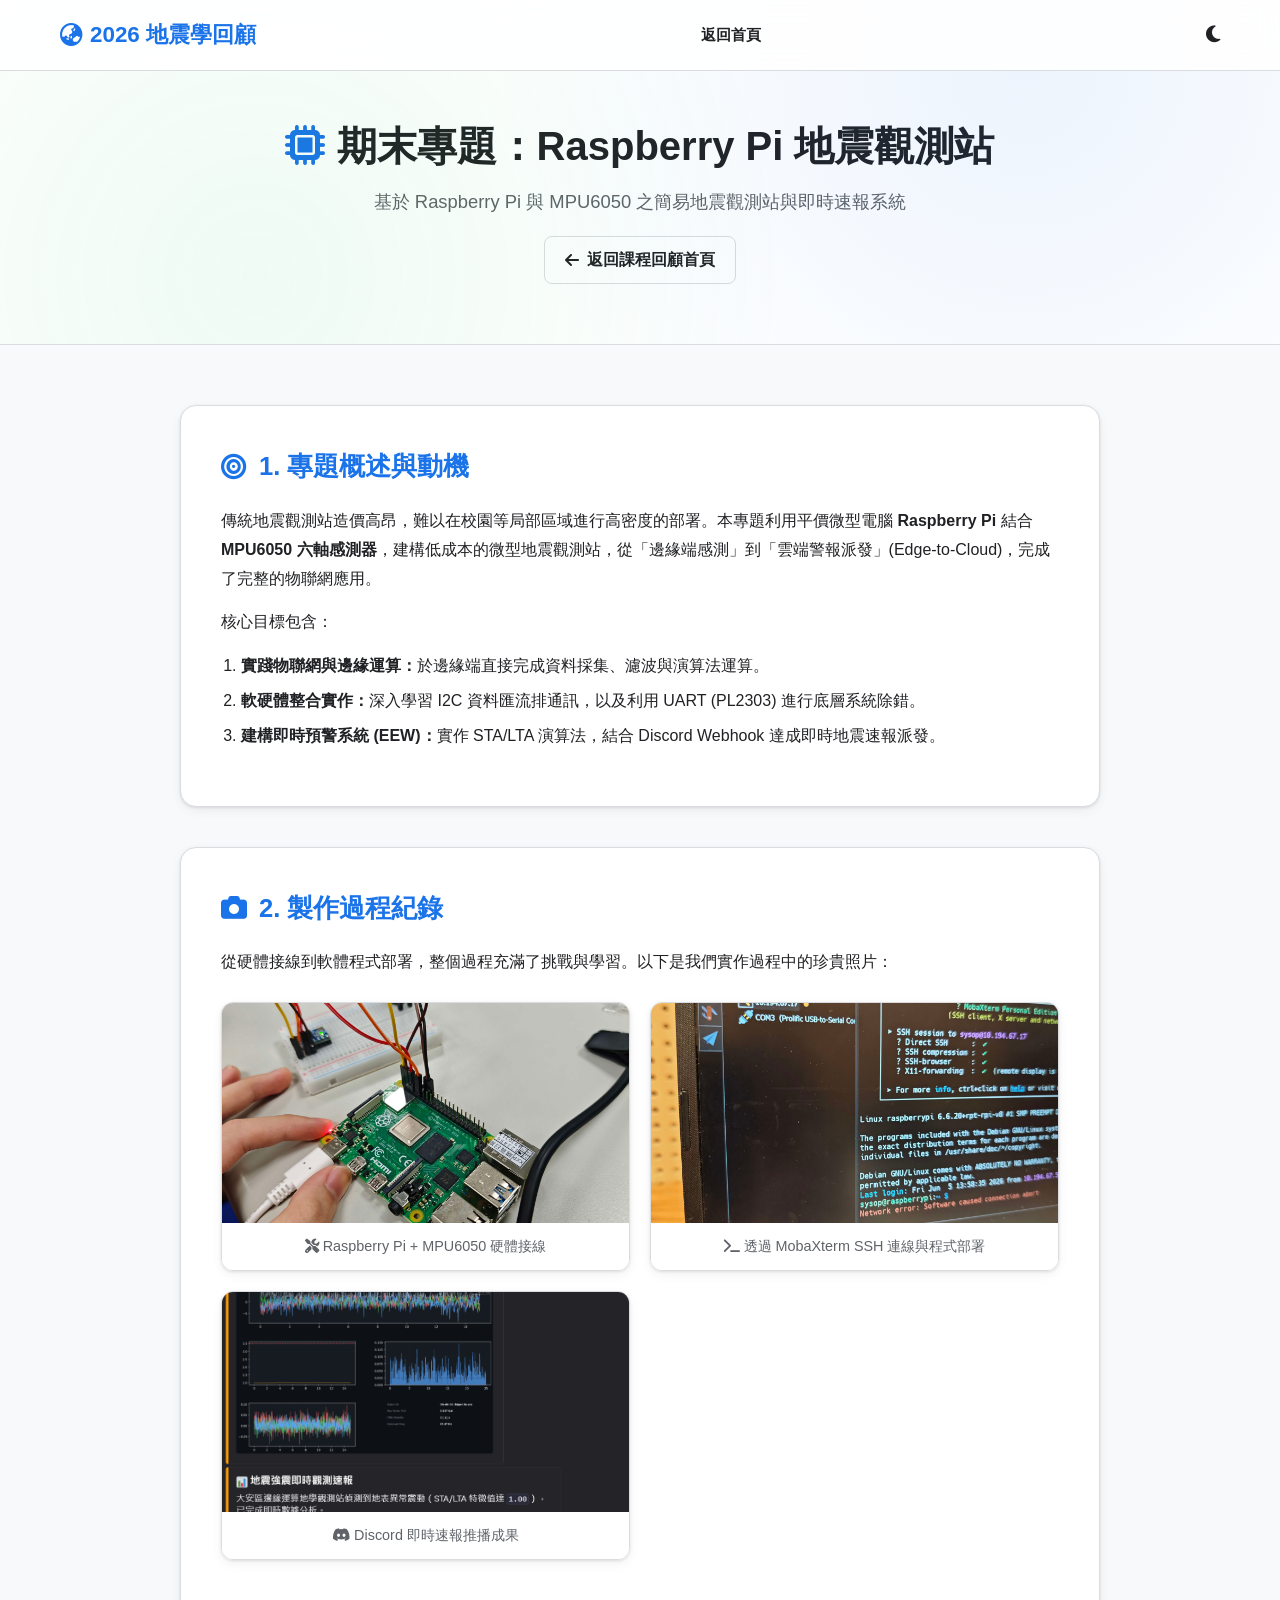
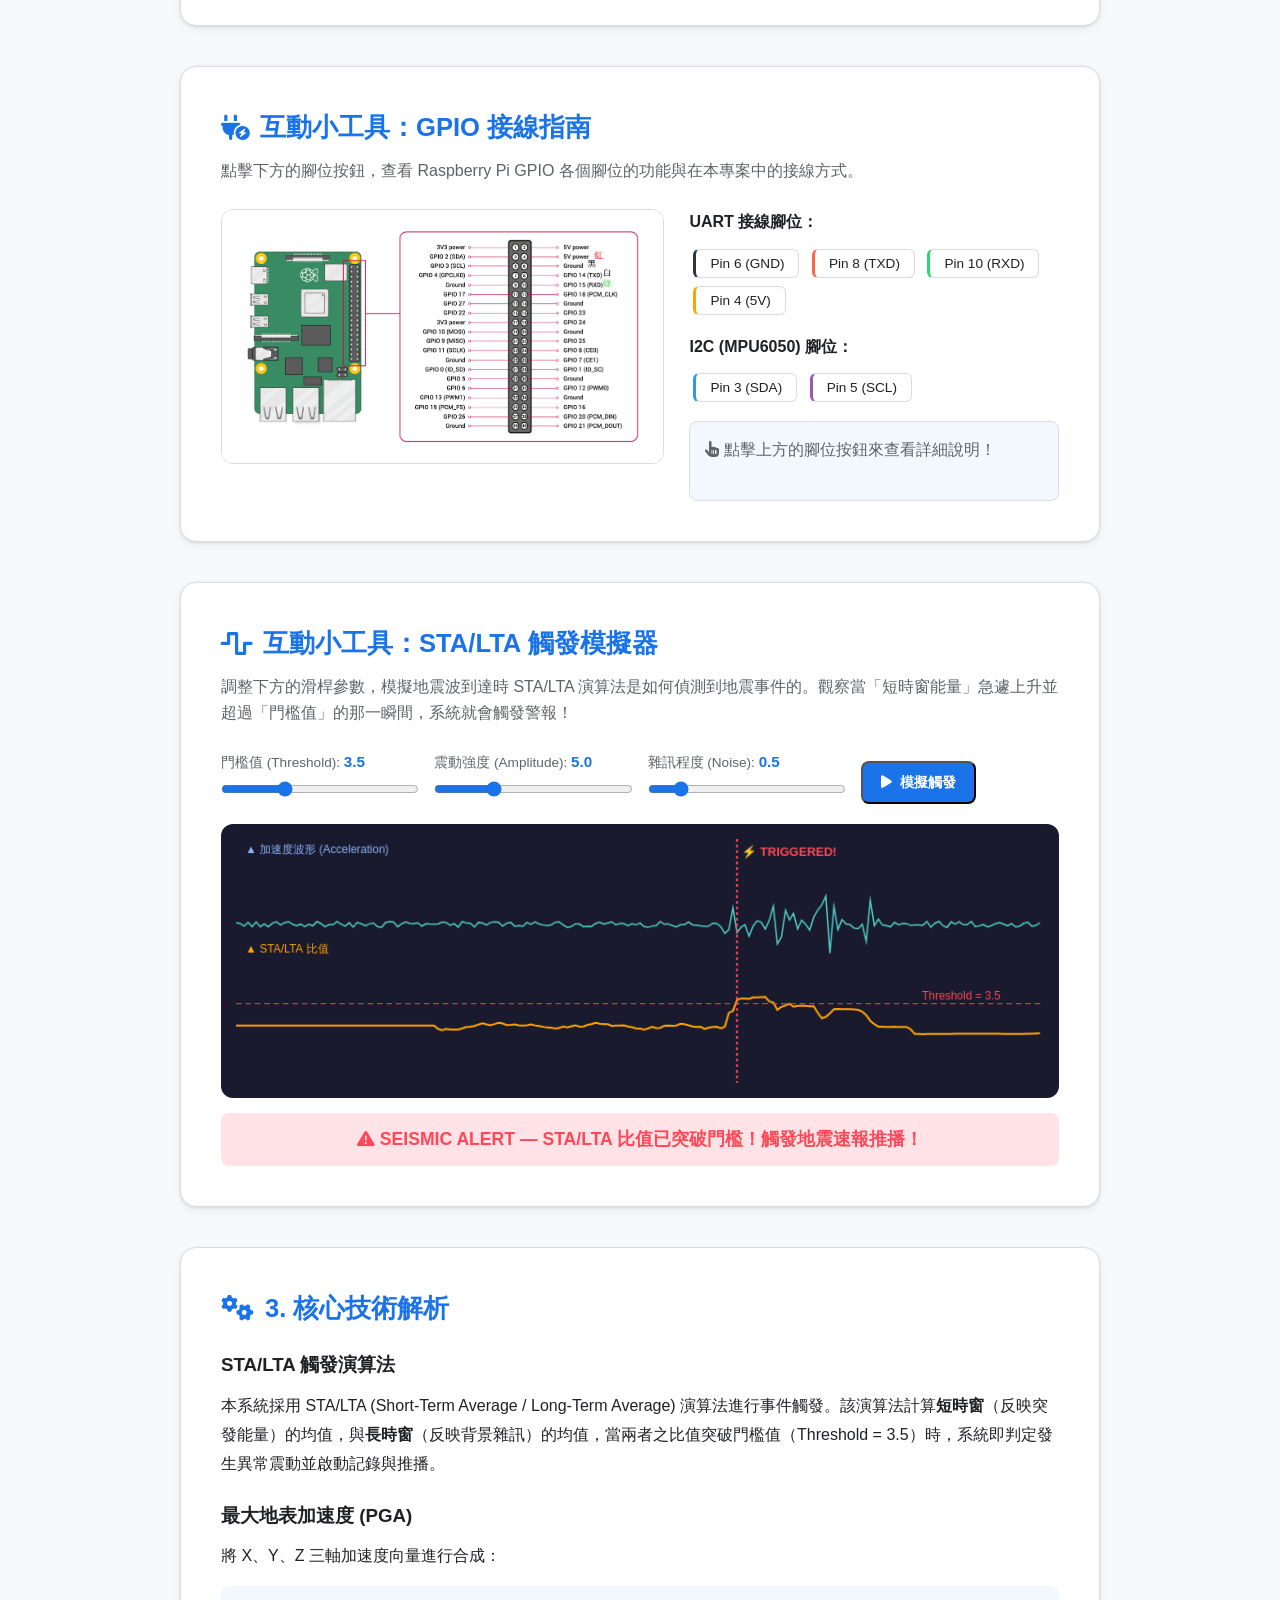
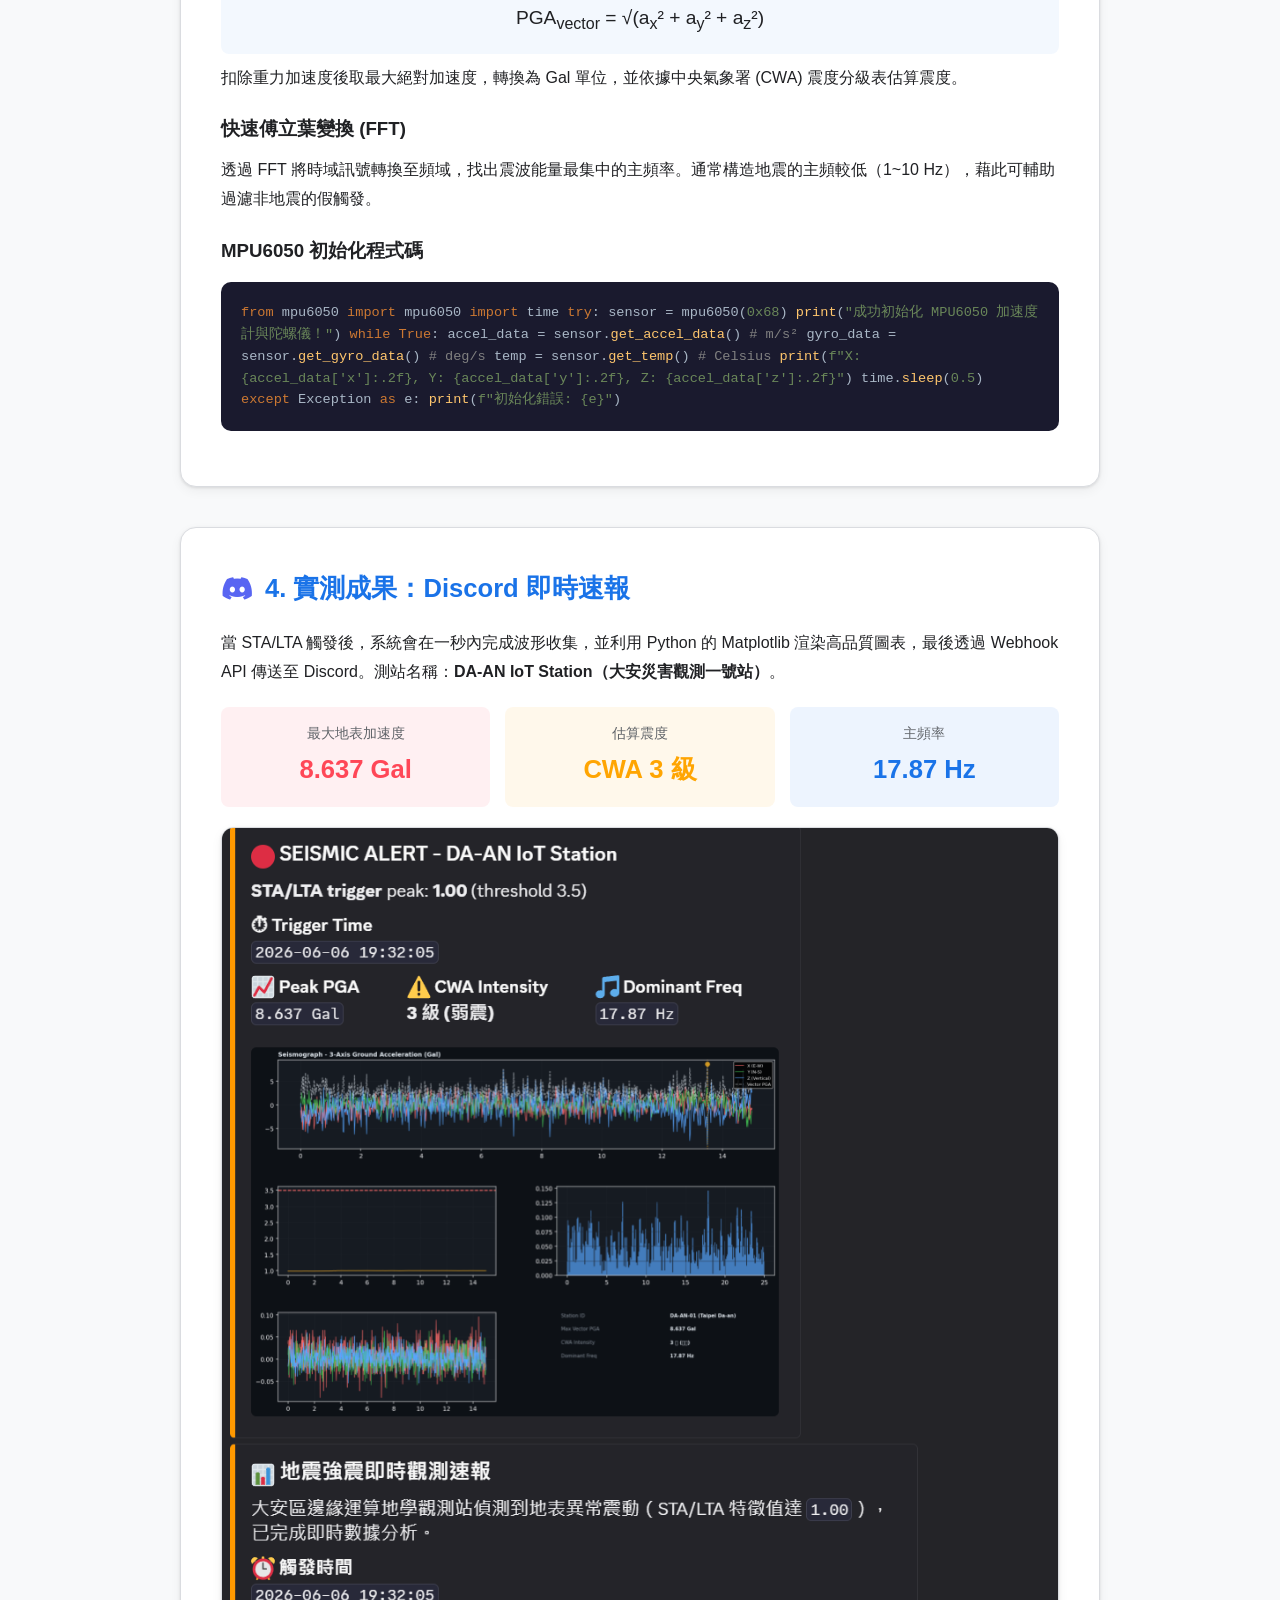
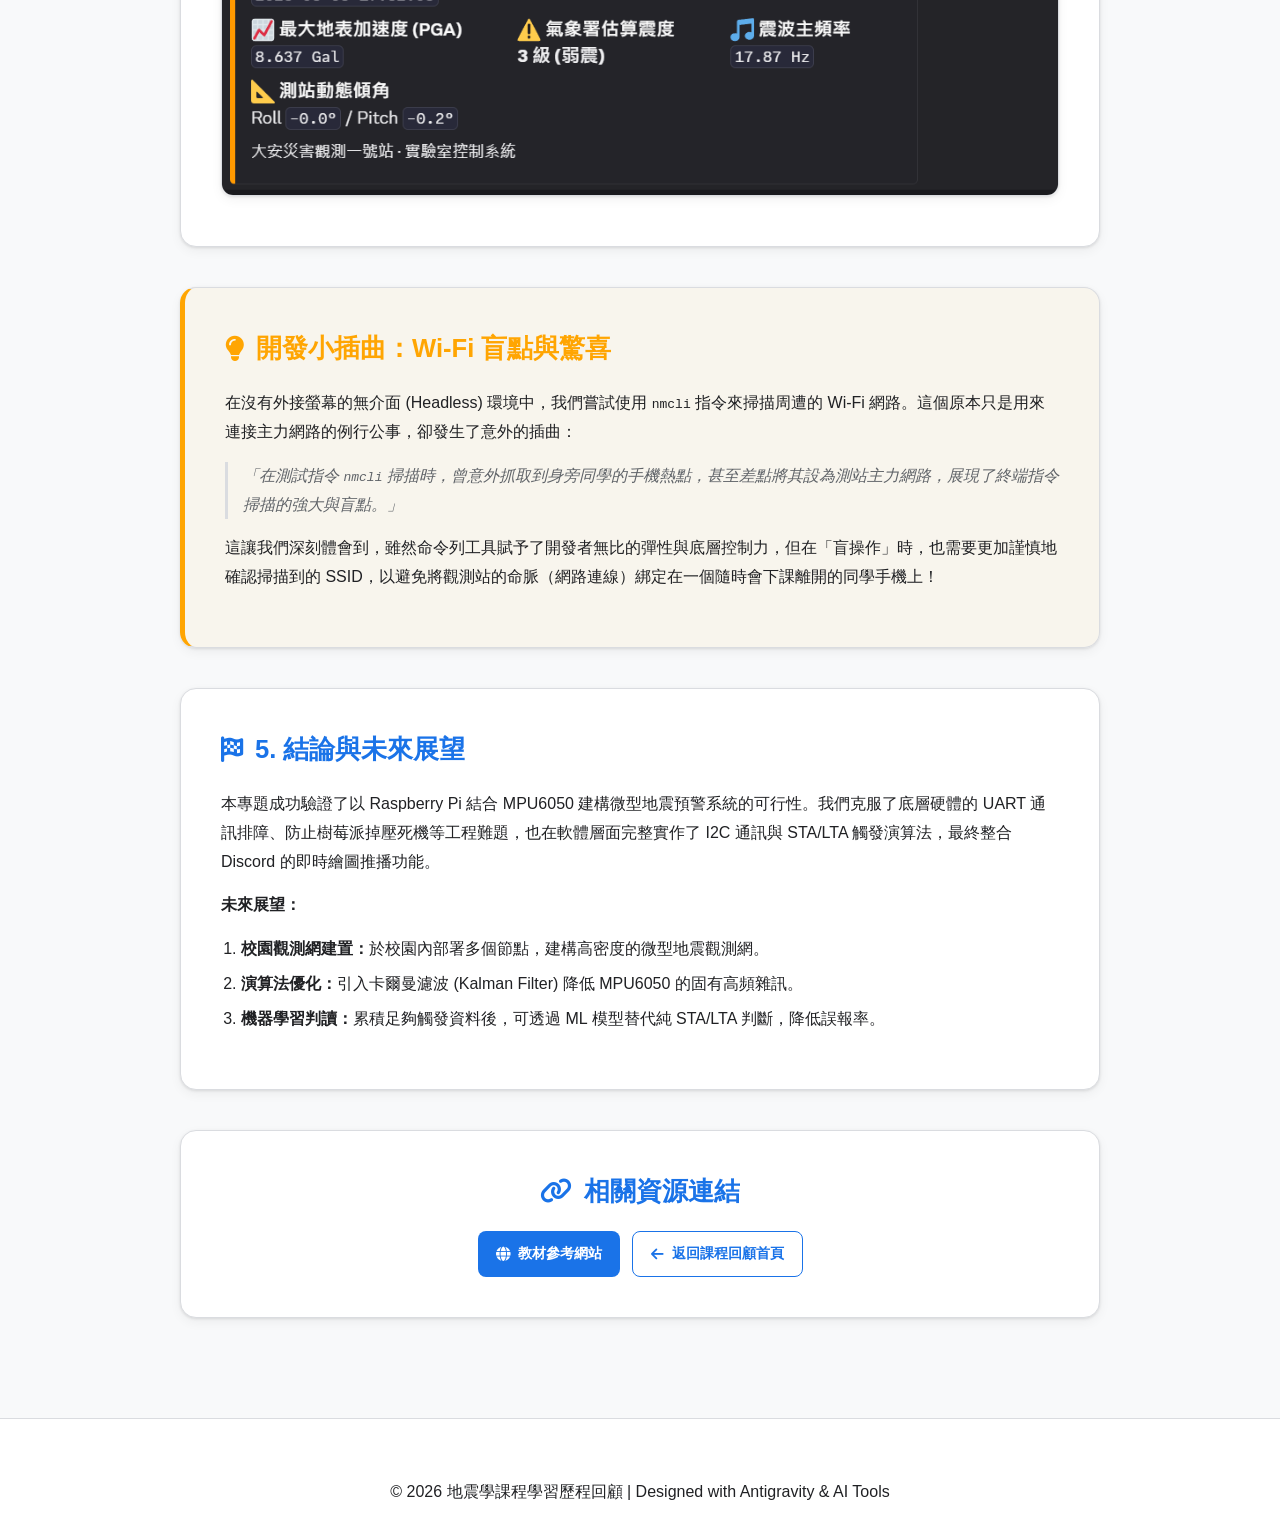
==== commit 7b5df24c: "Update assignment11.html" ====
--- a/assignment11.html
+++ b/assignment11.html
@@ -448,6 +448,18 @@
             </div>
         </div>
 
+        <!-- 開發小插曲 -->
+        <div class="report-card" style="background: rgba(255, 165, 2, 0.05); border-left: 5px solid #ffa502;">
+            <h2 class="report-title" style="color: #ffa502;"><i class="fa-solid fa-lightbulb"></i> 開發小插曲：Wi-Fi 盲點與驚喜</h2>
+            <div class="report-body">
+                <p>在沒有外接螢幕的無介面 (Headless) 環境中，我們嘗試使用 <code>nmcli</code> 指令來掃描周遭的 Wi-Fi 網路。這個原本只是用來連接主力網路的例行公事，卻發生了意外的插曲：</p>
+                <p style="font-style: italic; color: var(--text-light); border-left: 3px solid var(--border-color); padding-left: 15px; margin: 15px 0;">
+                    「在測試指令 <code>nmcli</code> 掃描時，曾意外抓取到身旁同學的手機熱點，甚至差點將其設為測站主力網路，展現了終端指令掃描的強大與盲點。」
+                </p>
+                <p>這讓我們深刻體會到，雖然命令列工具賦予了開發者無比的彈性與底層控制力，但在「盲操作」時，也需要更加謹慎地確認掃描到的 SSID，以避免將觀測站的命脈（網路連線）綁定在一個隨時會下課離開的同學手機上！</p>
+            </div>
+        </div>
+
         <!-- 7. 結論 -->
         <div class="report-card">
             <h2 class="report-title"><i class="fa-solid fa-flag-checkered"></i> 5. 結論與未來展望</h2>
--- a/style.css
+++ b/style.css
@@ -305,3 +305,82 @@
     0% { background-position: 0 0; }
     100% { background-position: 100px 0; }
 }
+
+/* 5. �a�_�i���ʯS�� */
+.seismic-interactive-area {
+    position: relative;
+    width: 100%;
+    height: 400px;
+    background: var(--surface-color);
+    border: 2px dashed var(--border-color);
+    border-radius: 16px;
+    overflow: hidden;
+    cursor: crosshair;
+    display: flex;
+    justify-content: center;
+    align-items: center;
+    box-shadow: inset 0 0 20px rgba(0,0,0,0.02);
+    transition: background 0.3s, border-color 0.3s;
+}
+.seismic-interactive-area:hover {
+    background: var(--section-bg);
+    border-color: var(--primary-color);
+}
+.seismic-instructions {
+    text-align: center;
+    color: var(--text-light);
+    font-size: 1.1rem;
+    pointer-events: none;
+    z-index: 10;
+    line-height: 1.6;
+}
+.ripple-container {
+    position: absolute;
+    top: 0;
+    left: 0;
+    width: 100%;
+    height: 100%;
+    pointer-events: none;
+}
+.seismic-ripple {
+    position: absolute;
+    border: 3px solid var(--primary-color);
+    border-radius: 50%;
+    transform: translate(-50%, -50%) scale(0);
+    animation: ripple-expand 1.5s ease-out forwards;
+    opacity: 0.8;
+}
+.seismic-ripple::after {
+    content: '';
+    position: absolute;
+    top: 0; left: 0; right: 0; bottom: 0;
+    border: 2px solid var(--secondary-color);
+    border-radius: 50%;
+    animation: ripple-expand 2s ease-out forwards;
+    animation-delay: 0.2s;
+    opacity: 0;
+}
+@keyframes ripple-expand {
+    0% { transform: translate(-50%, -50%) scale(0); opacity: 0.8; }
+    100% { transform: translate(-50%, -50%) scale(3); opacity: 0; }
+}
+.harvest-reveal {
+    position: absolute;
+    background: var(--glass-bg);
+    backdrop-filter: blur(5px);
+    padding: 15px 25px;
+    border-radius: 30px;
+    color: var(--text-color);
+    font-weight: bold;
+    box-shadow: var(--shadow);
+    transform: translate(-50%, -50%) scale(0.5);
+    opacity: 0;
+    animation: pop-up 0.5s cubic-bezier(0.175, 0.885, 0.32, 1.275) forwards;
+    animation-delay: 0.3s; /* �_�i���}��B�{ */
+    pointer-events: auto;
+    border: 1px solid var(--primary-color);
+    white-space: nowrap;
+}
+@keyframes pop-up {
+    100% { transform: translate(-50%, -50%) scale(1); opacity: 1; }
+}
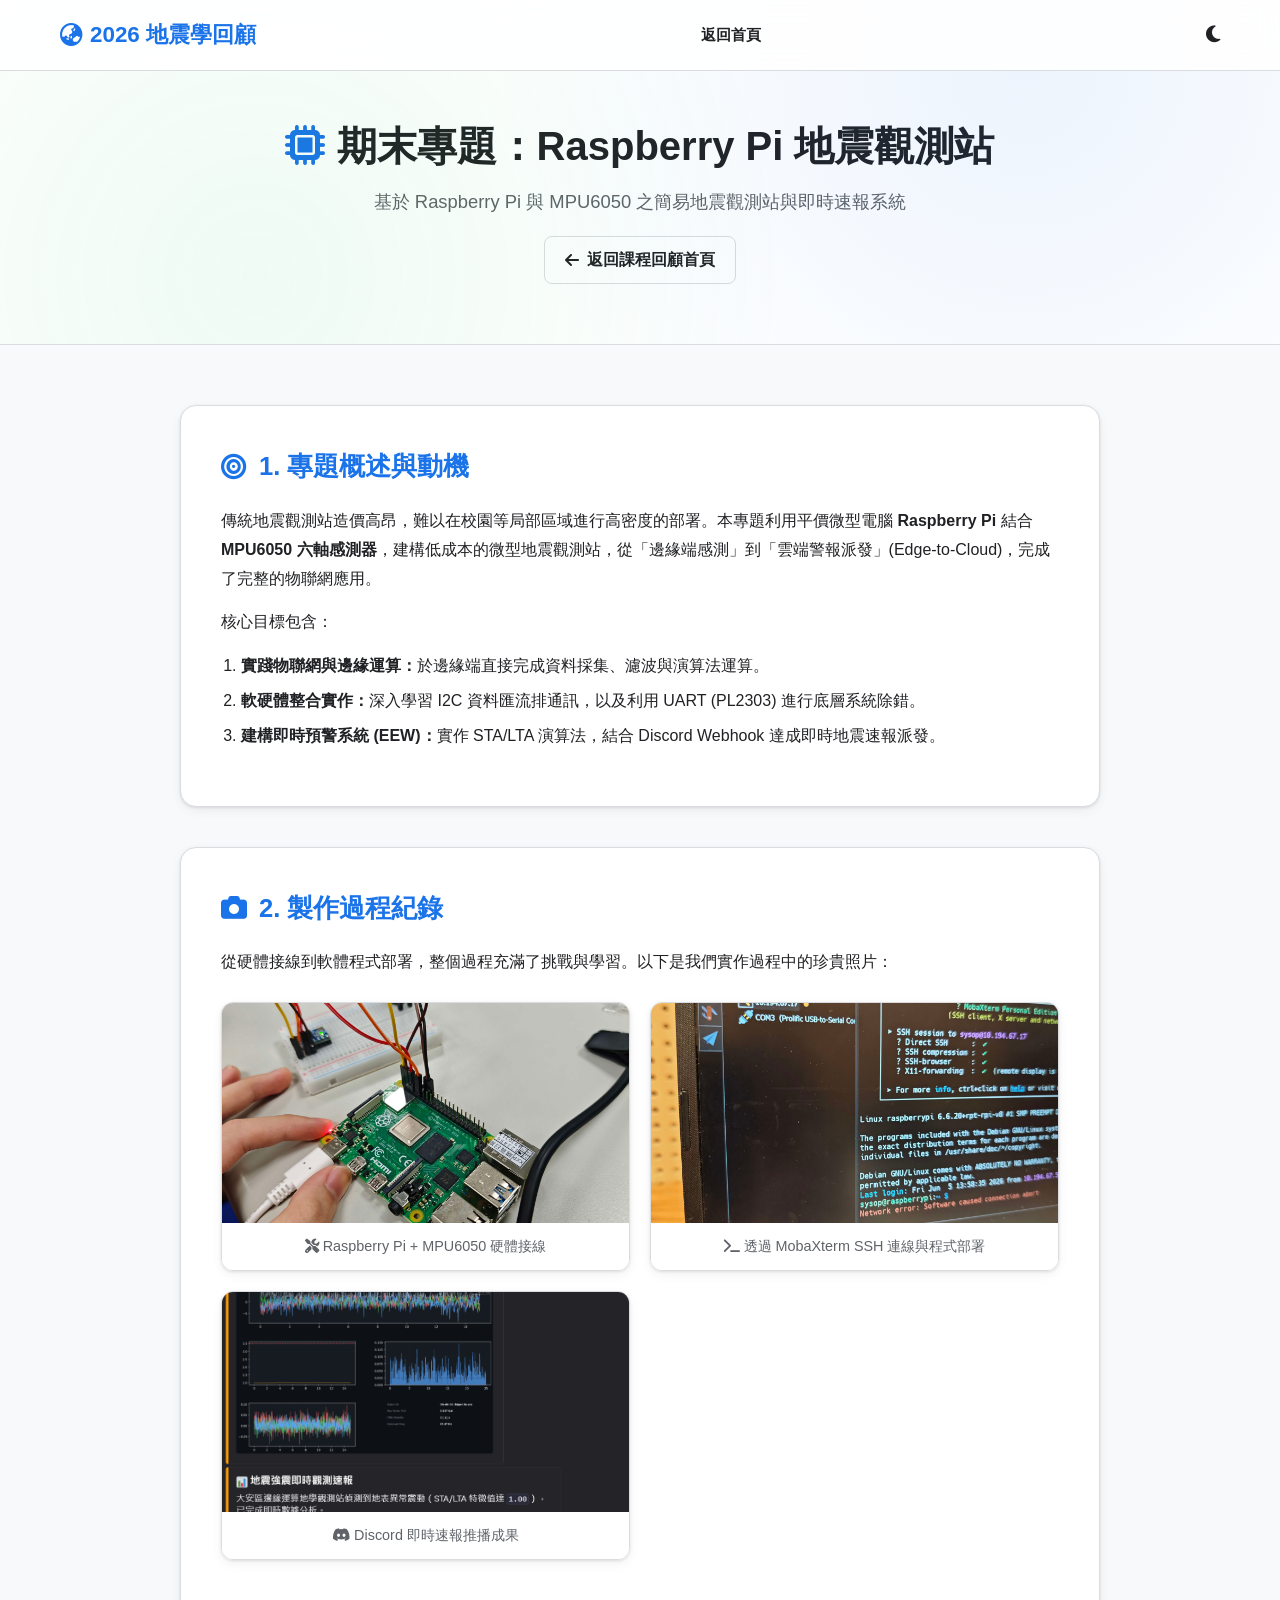
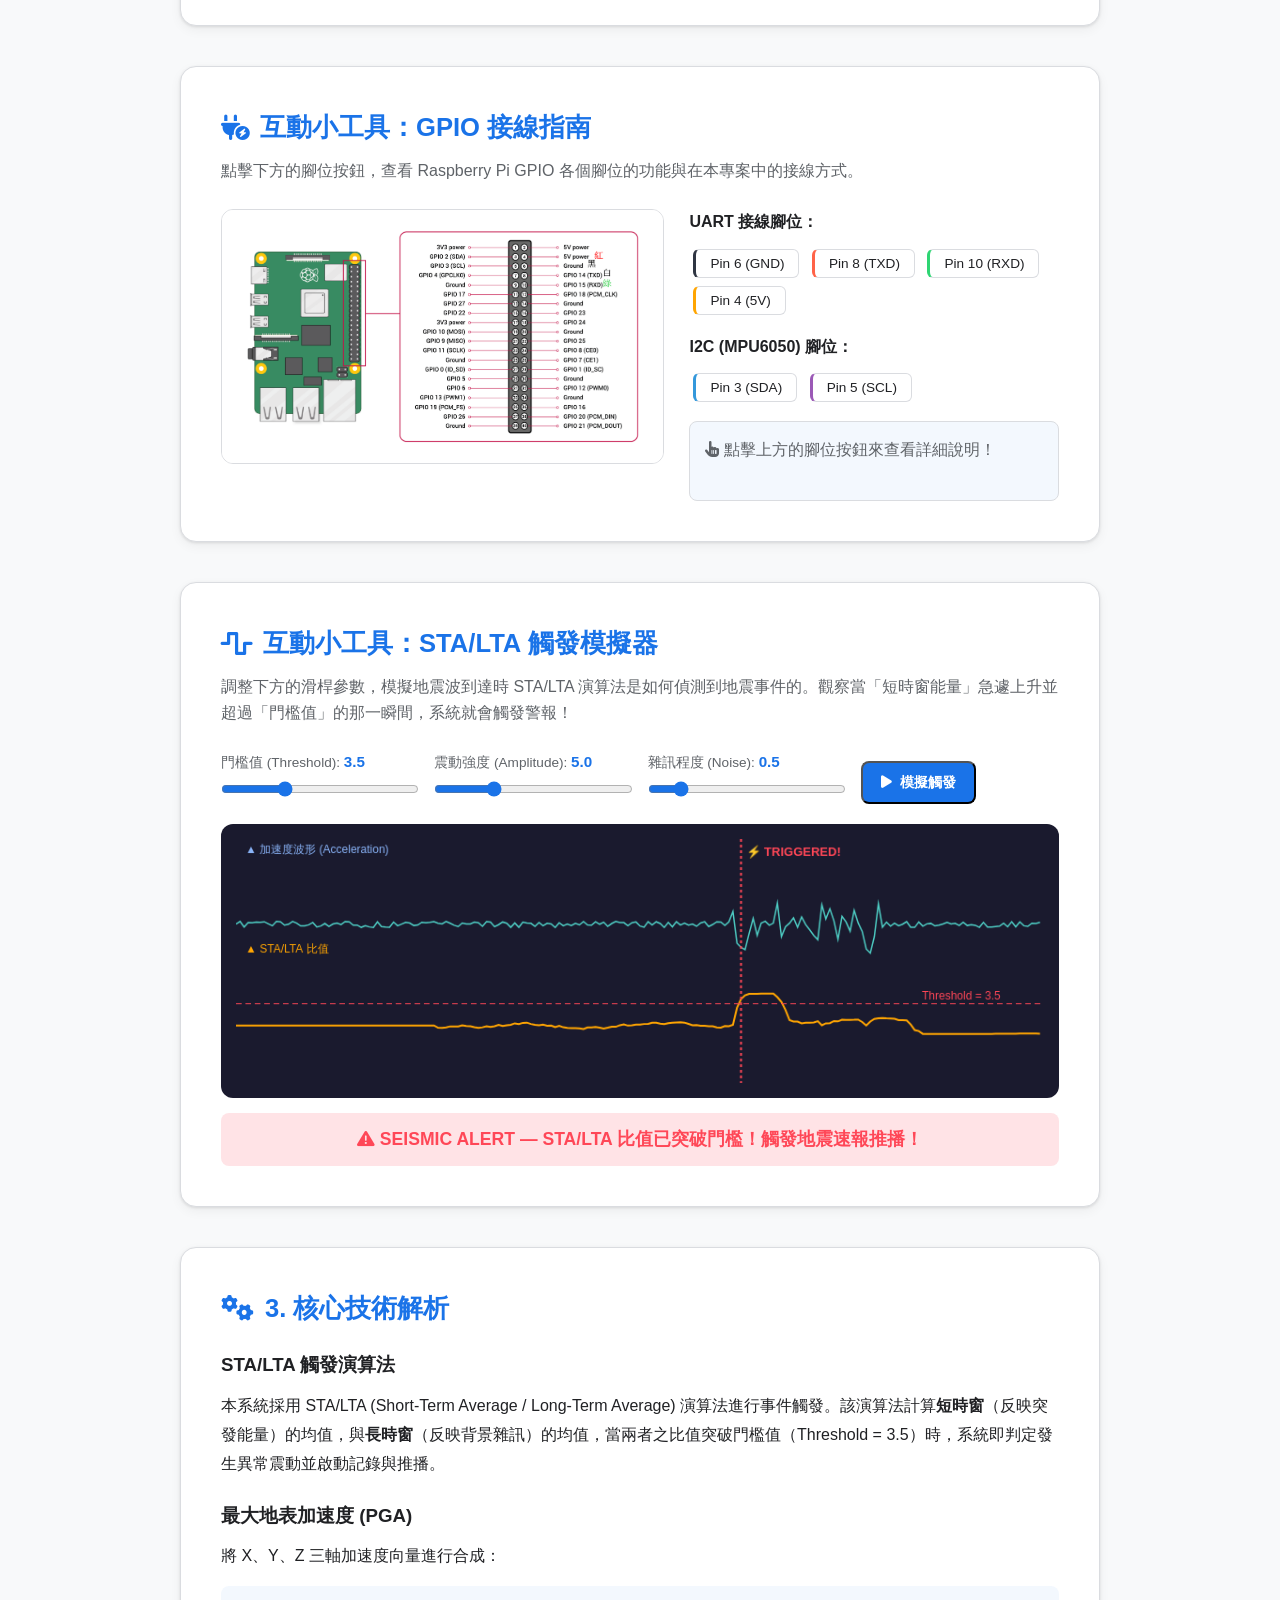
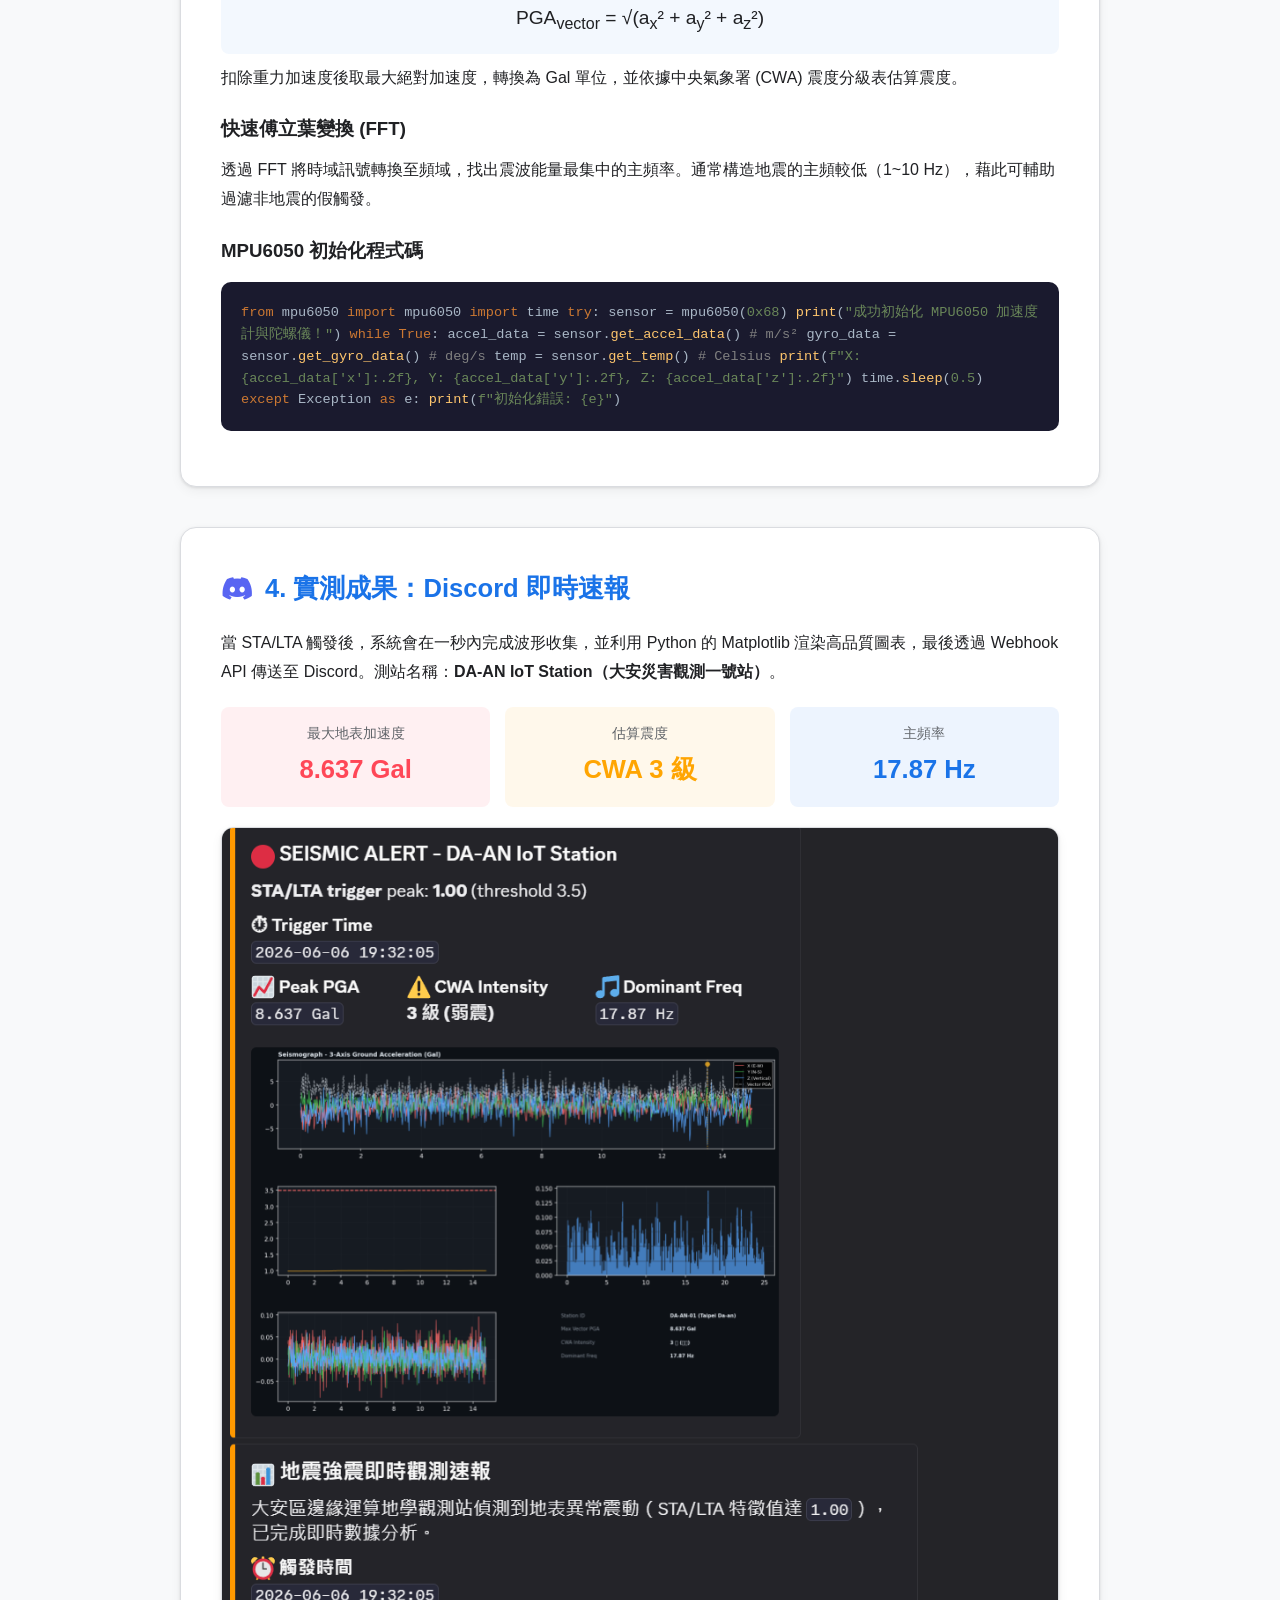
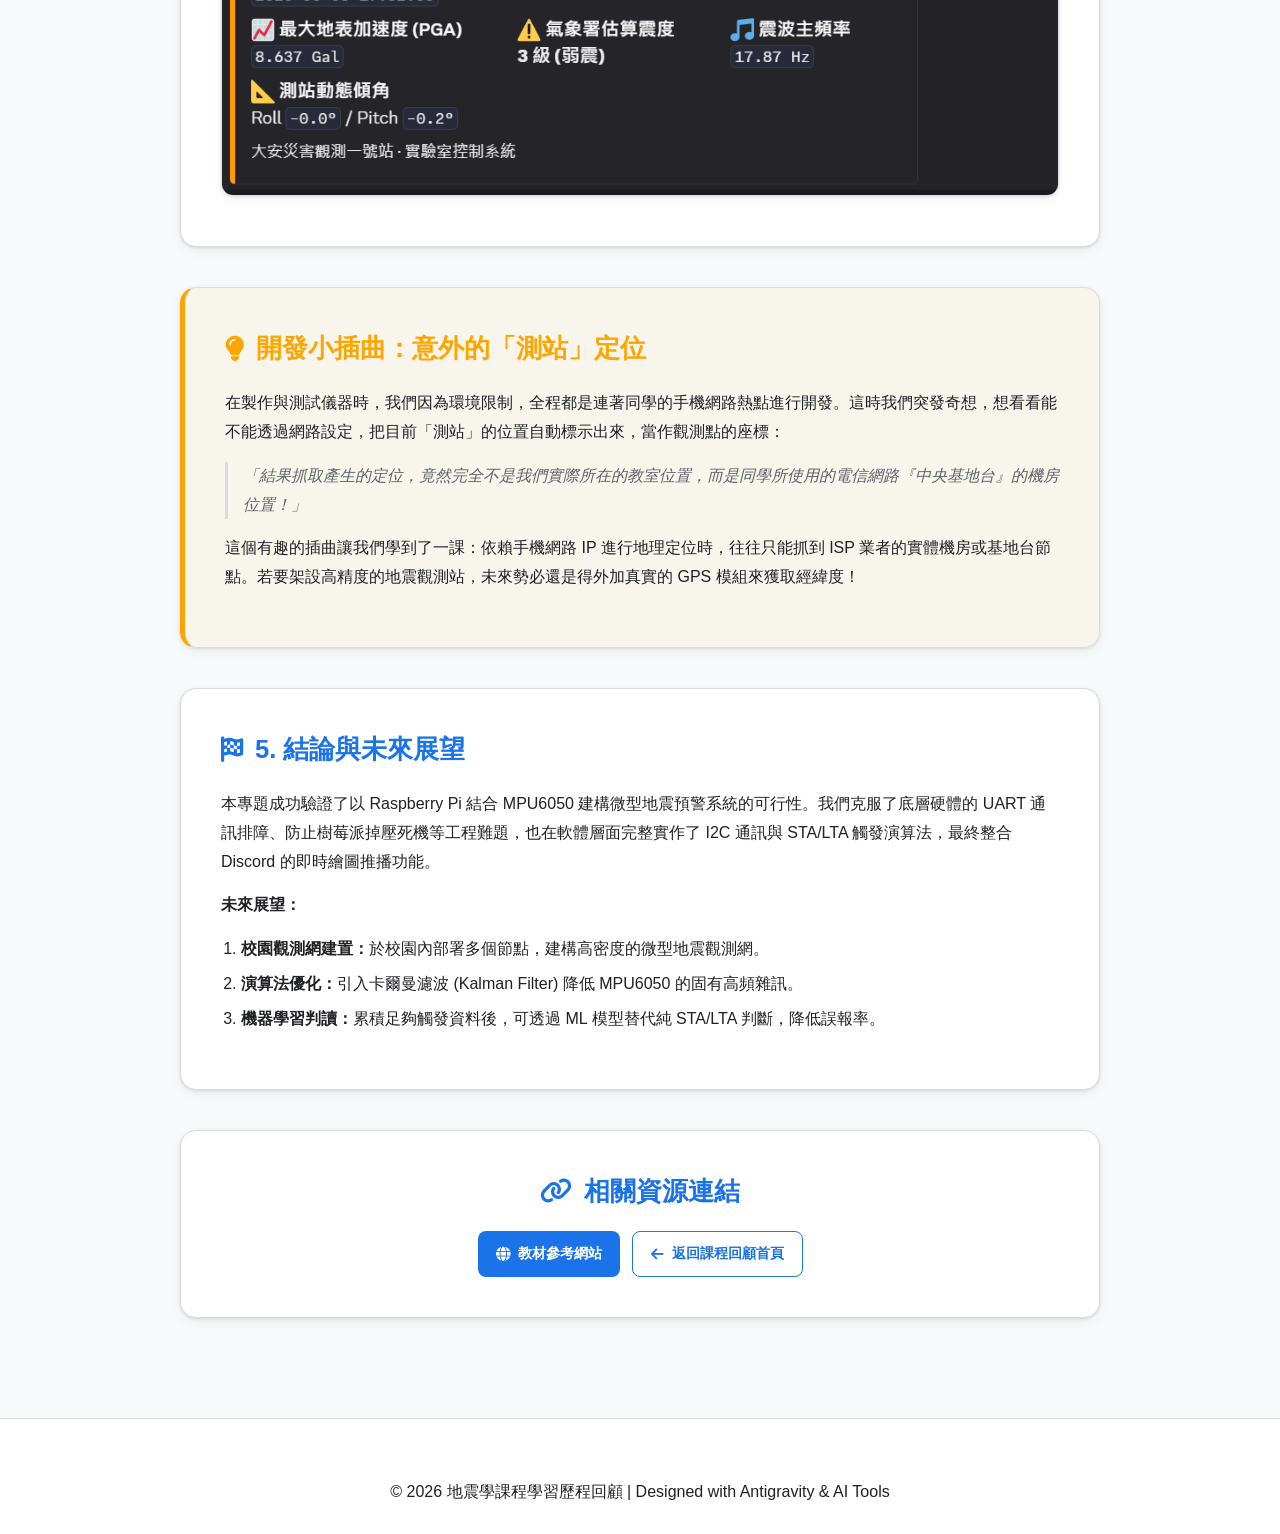
==== commit d11d191c: "Update assignment11.html" ====
--- a/assignment11.html
+++ b/assignment11.html
@@ -450,13 +450,13 @@
 
         <!-- 開發小插曲 -->
         <div class="report-card" style="background: rgba(255, 165, 2, 0.05); border-left: 5px solid #ffa502;">
-            <h2 class="report-title" style="color: #ffa502;"><i class="fa-solid fa-lightbulb"></i> 開發小插曲：Wi-Fi 盲點與驚喜</h2>
+            <h2 class="report-title" style="color: #ffa502;"><i class="fa-solid fa-lightbulb"></i> 開發小插曲：意外的「測站」定位</h2>
             <div class="report-body">
-                <p>在沒有外接螢幕的無介面 (Headless) 環境中，我們嘗試使用 <code>nmcli</code> 指令來掃描周遭的 Wi-Fi 網路。這個原本只是用來連接主力網路的例行公事，卻發生了意外的插曲：</p>
+                <p>在製作與測試儀器時，我們因為環境限制，全程都是連著同學的手機網路熱點進行開發。這時我們突發奇想，想看看能不能透過網路設定，把目前「測站」的位置自動標示出來，當作觀測點的座標：</p>
                 <p style="font-style: italic; color: var(--text-light); border-left: 3px solid var(--border-color); padding-left: 15px; margin: 15px 0;">
-                    「在測試指令 <code>nmcli</code> 掃描時，曾意外抓取到身旁同學的手機熱點，甚至差點將其設為測站主力網路，展現了終端指令掃描的強大與盲點。」
+                    「結果抓取產生的定位，竟然完全不是我們實際所在的教室位置，而是同學所使用的電信網路『中央基地台』的機房位置！」
                 </p>
-                <p>這讓我們深刻體會到，雖然命令列工具賦予了開發者無比的彈性與底層控制力，但在「盲操作」時，也需要更加謹慎地確認掃描到的 SSID，以避免將觀測站的命脈（網路連線）綁定在一個隨時會下課離開的同學手機上！</p>
+                <p>這個有趣的插曲讓我們學到了一課：依賴手機網路 IP 進行地理定位時，往往只能抓到 ISP 業者的實體機房或基地台節點。若要架設高精度的地震觀測站，未來勢必還是得外加真實的 GPS 模組來獲取經緯度！</p>
             </div>
         </div>
 
